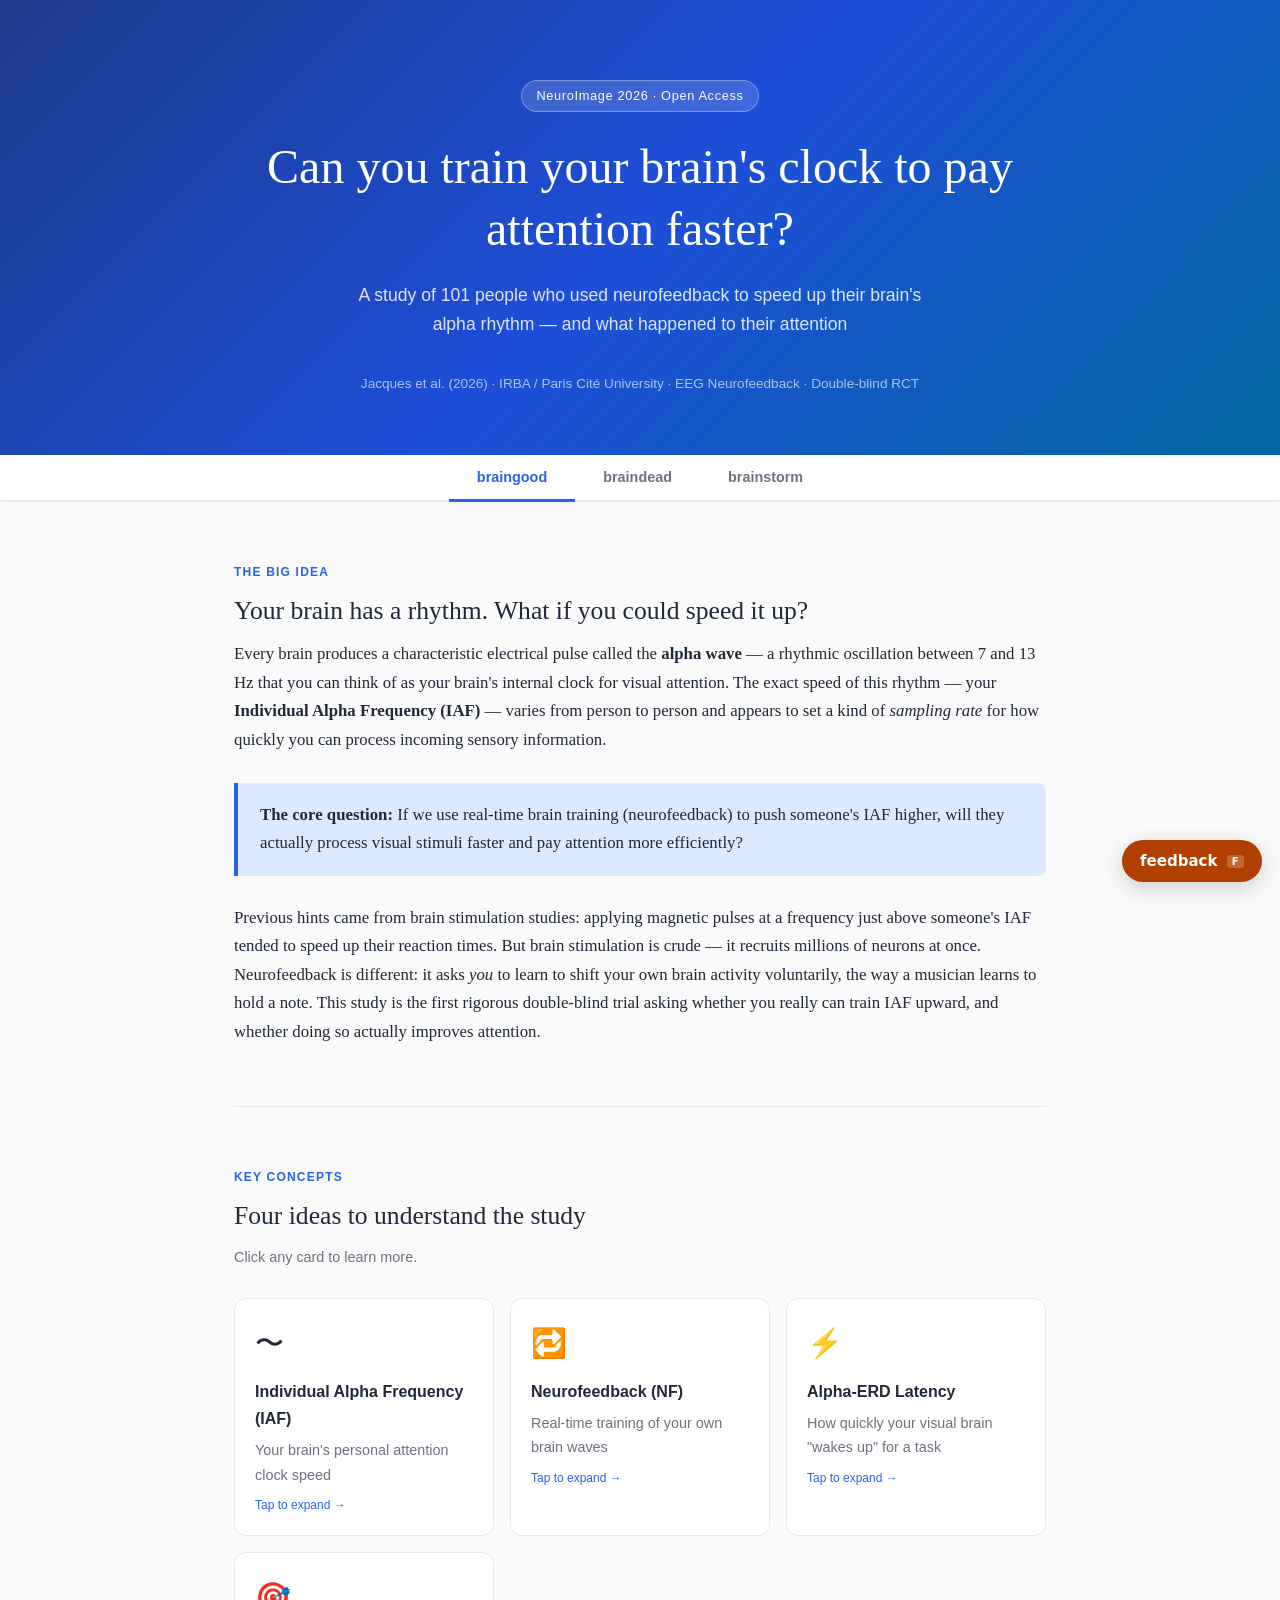
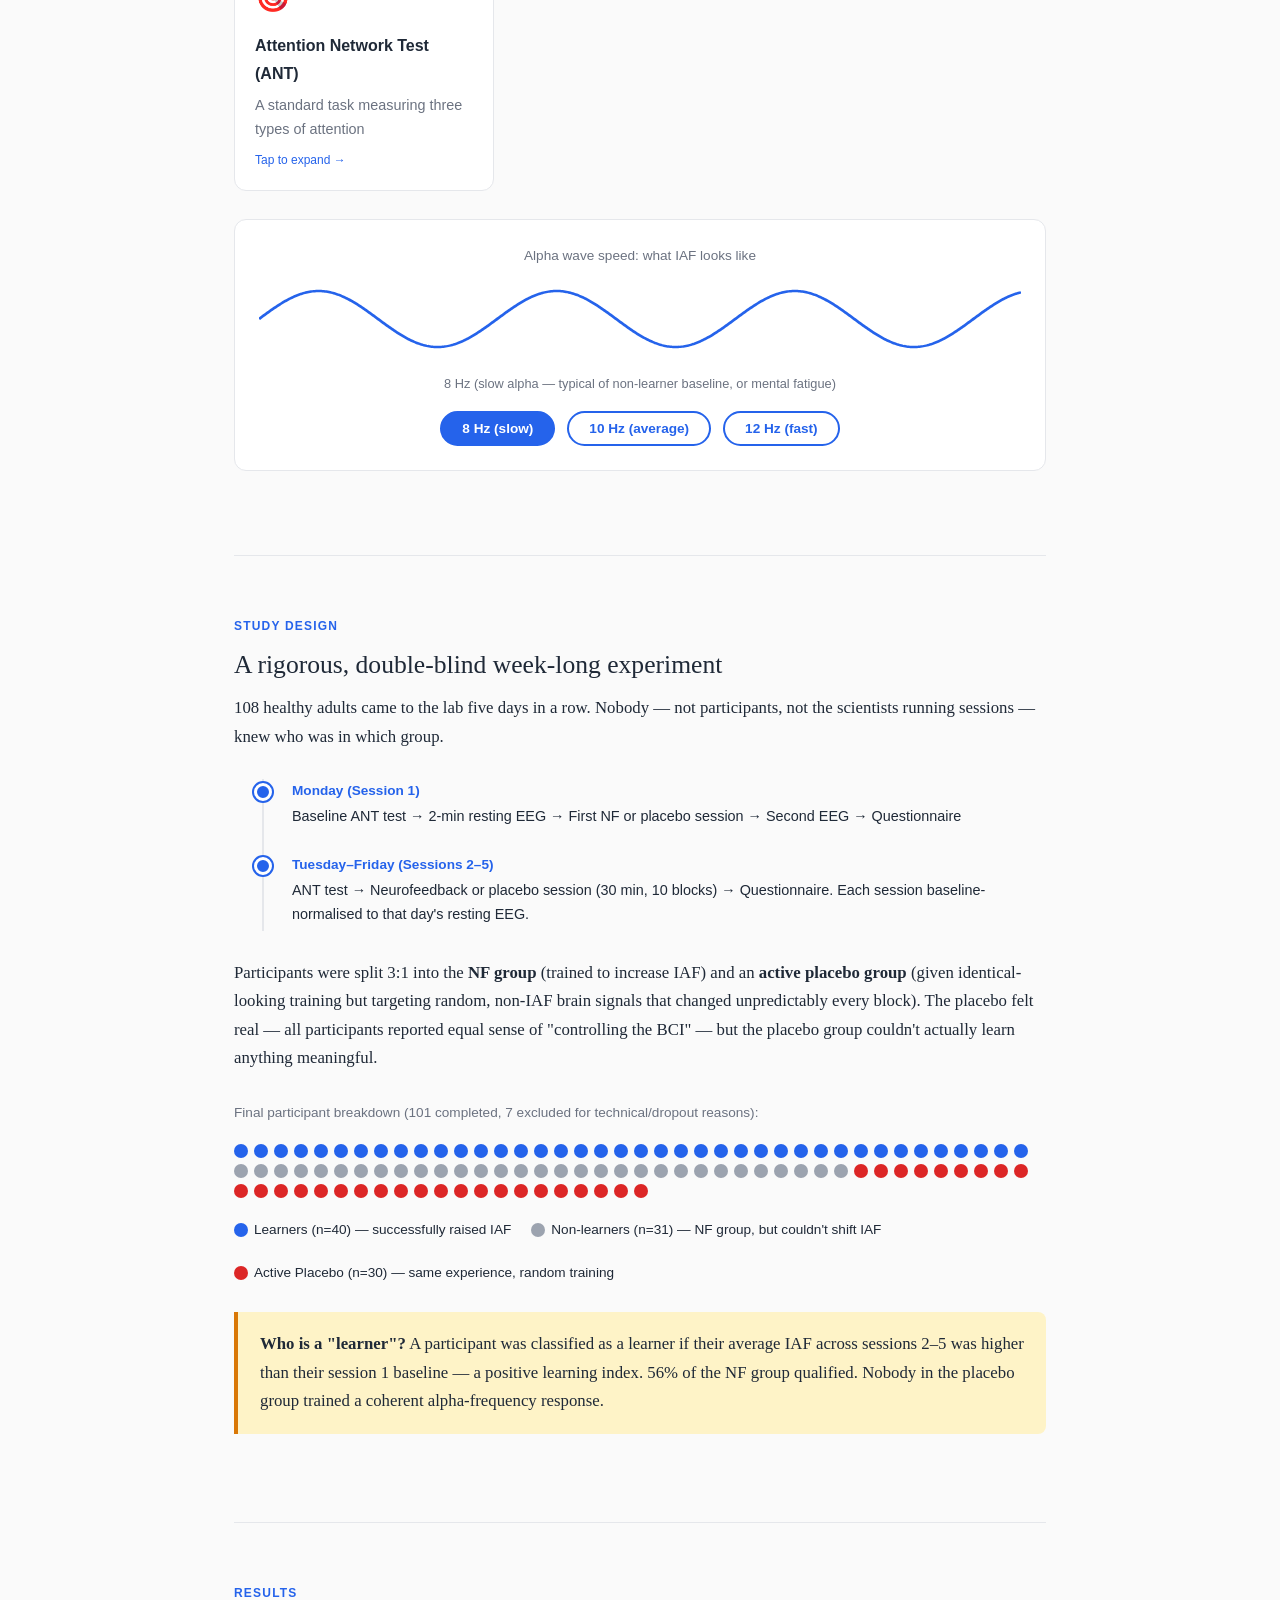
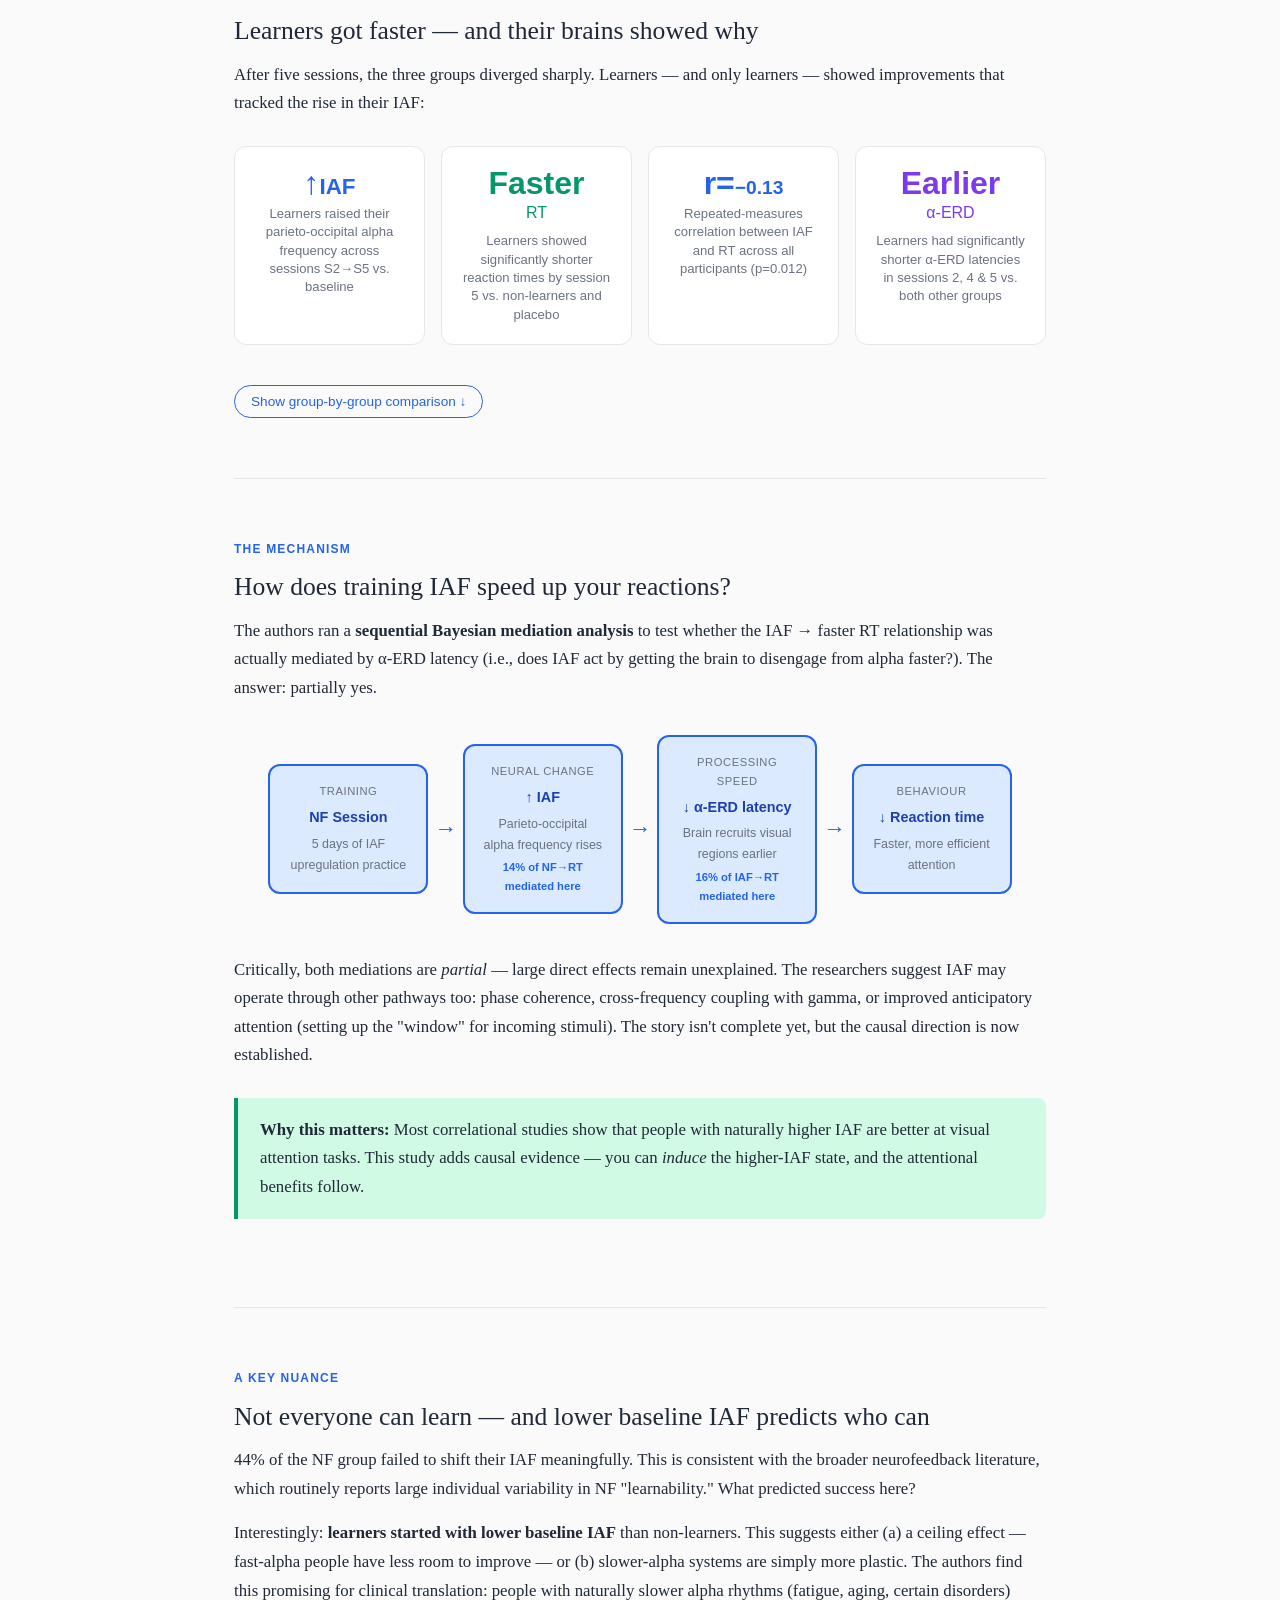
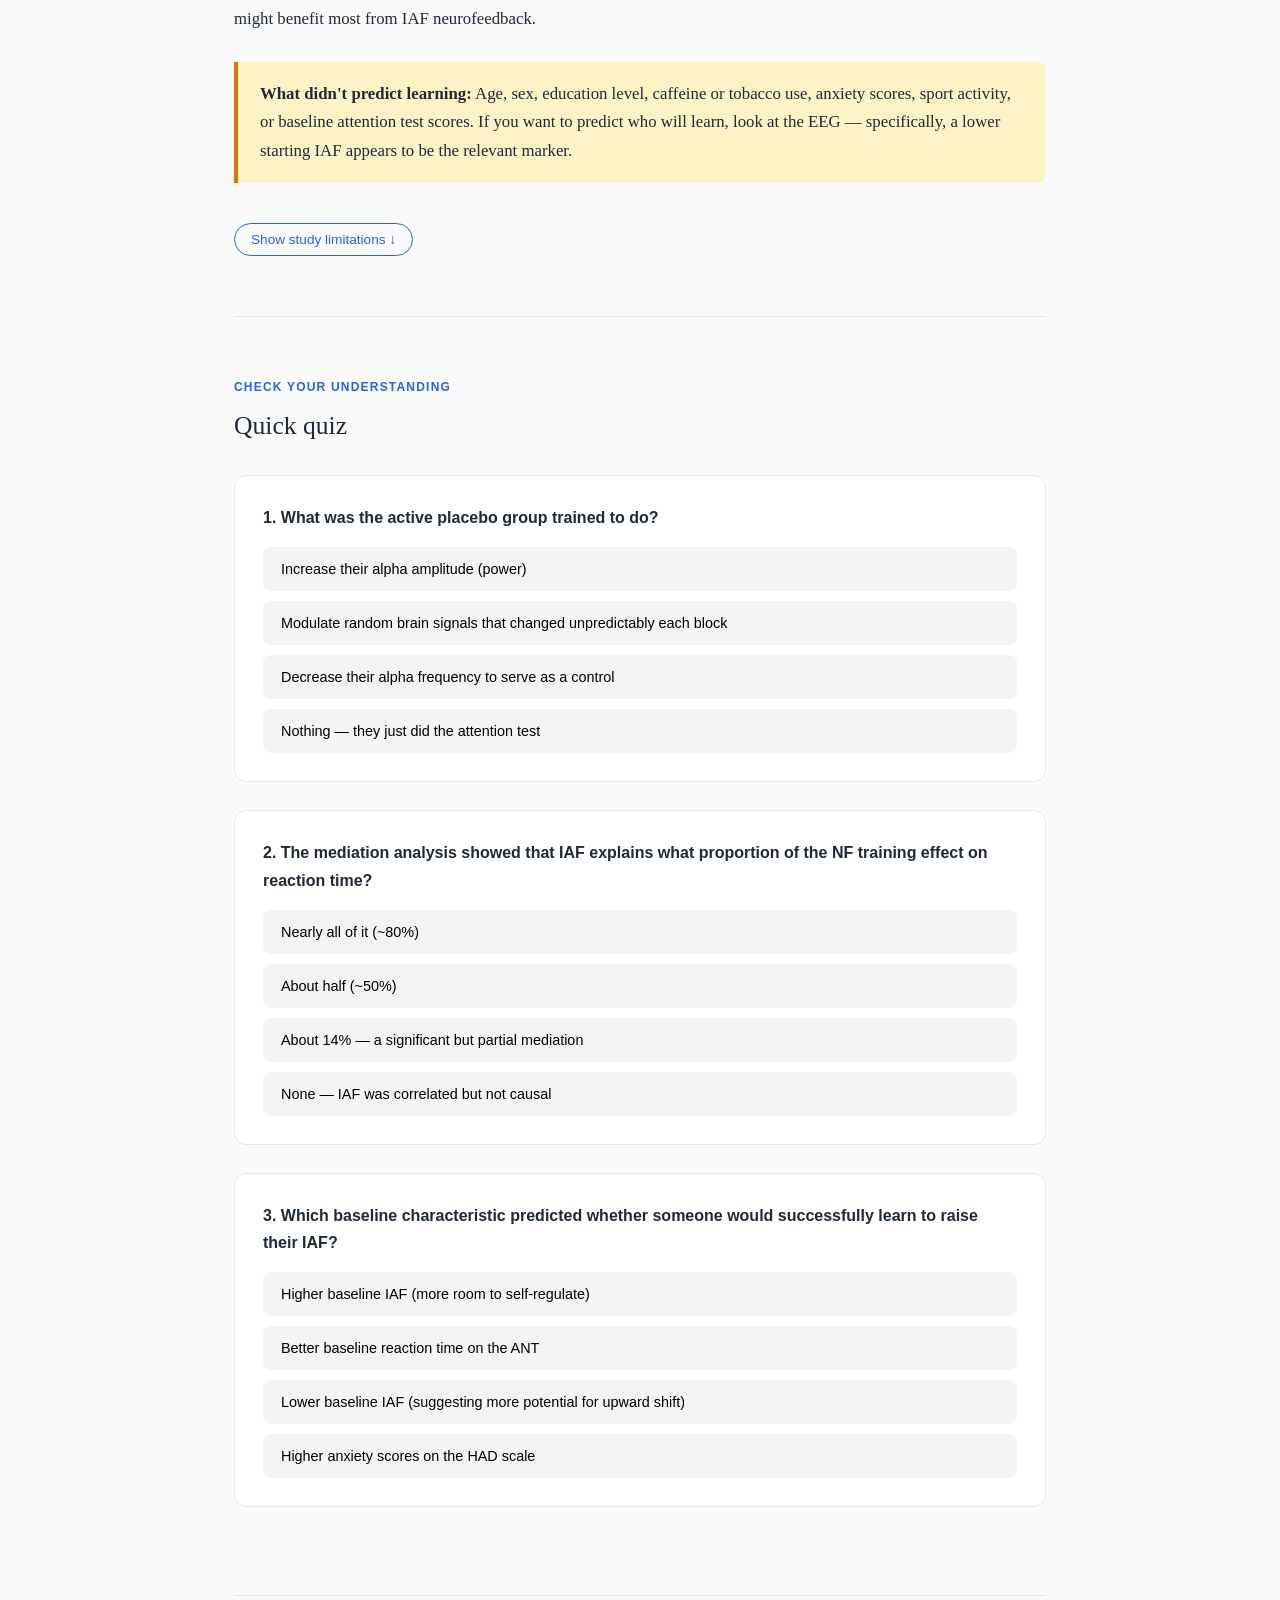
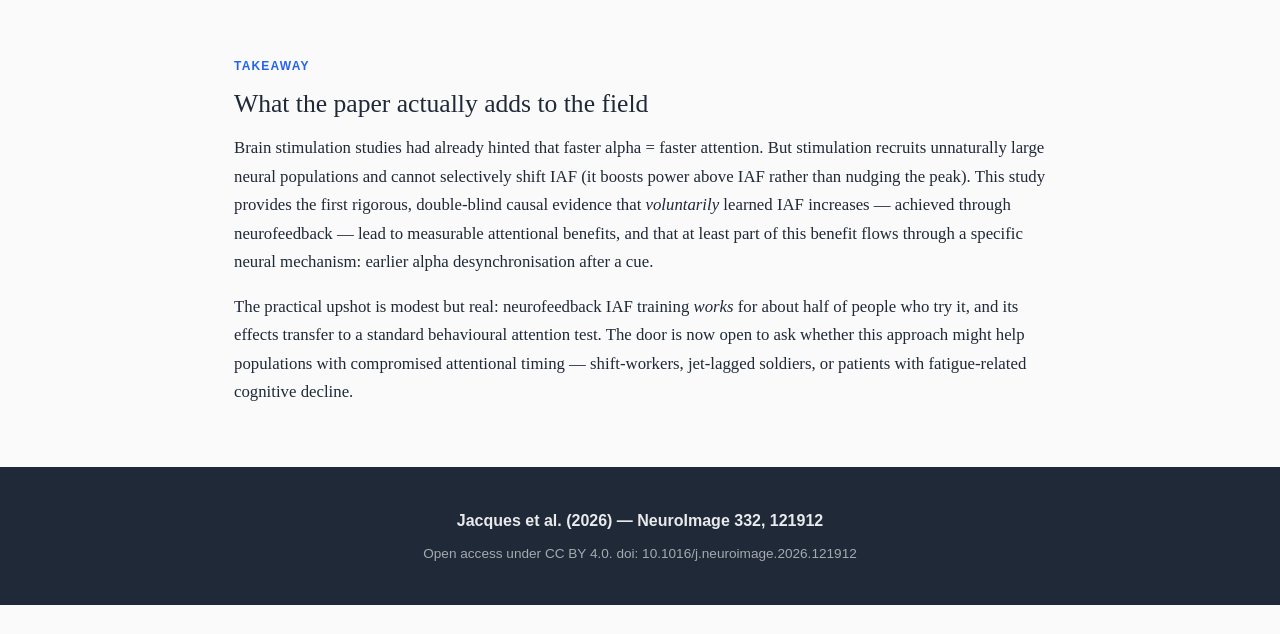
==== paper-demo/index.html @ 32f39da2 "Rename tabs to braingood / braindead / brainstorm Codify the three canonical tab labels in SKILL.md " ====
<!DOCTYPE html>
<html lang="en">
<head>
<meta charset="UTF-8">
<meta name="viewport" content="width=device-width, initial-scale=1.0">
<title>Can You Train Your Brain to Pay Attention Faster?</title>
<style>
  :root {
    --blue: #2563eb;
    --blue-light: #dbeafe;
    --blue-dark: #1e40af;
    --gray: #6b7280;
    --gray-light: #f3f4f6;
    --gray-dark: #1f2937;
    --green: #059669;
    --green-light: #d1fae5;
    --red: #dc2626;
    --red-light: #fee2e2;
    --orange: #d97706;
    --orange-light: #fef3c7;
    --purple: #7c3aed;
    --purple-light: #ede9fe;
  }

  * { box-sizing: border-box; margin: 0; padding: 0; }

  body {
    font-family: 'Georgia', serif;
    color: var(--gray-dark);
    line-height: 1.7;
    background: #fafafa;
  }

  a { color: var(--blue); }

  /* HERO */
  .hero {
    background: linear-gradient(135deg, #1e3a8a 0%, #1d4ed8 50%, #0369a1 100%);
    color: white;
    padding: 80px 40px 60px;
    text-align: center;
  }
  .hero .tag {
    display: inline-block;
    background: rgba(255,255,255,0.15);
    border: 1px solid rgba(255,255,255,0.3);
    border-radius: 20px;
    padding: 4px 14px;
    font-size: 0.8rem;
    letter-spacing: 0.05em;
    margin-bottom: 24px;
    font-family: sans-serif;
  }
  .hero h1 {
    font-size: clamp(1.8rem, 4vw, 3rem);
    font-weight: normal;
    max-width: 800px;
    margin: 0 auto 20px;
    line-height: 1.3;
  }
  .hero .subtitle {
    font-size: 1.1rem;
    opacity: 0.85;
    max-width: 600px;
    margin: 0 auto 32px;
    font-family: sans-serif;
    font-weight: 300;
  }
  .hero .meta {
    font-size: 0.85rem;
    opacity: 0.65;
    font-family: sans-serif;
  }

  /* LAYOUT */
  .container {
    max-width: 860px;
    margin: 0 auto;
    padding: 0 24px;
  }

  section {
    padding: 60px 0;
    border-bottom: 1px solid #e5e7eb;
  }
  section:last-child { border-bottom: none; }

  h2 {
    font-size: 1.6rem;
    font-weight: normal;
    margin-bottom: 8px;
    color: var(--gray-dark);
  }
  .section-label {
    font-family: sans-serif;
    font-size: 0.75rem;
    letter-spacing: 0.1em;
    text-transform: uppercase;
    color: var(--blue);
    font-weight: 600;
    margin-bottom: 6px;
  }
  p { margin-bottom: 16px; font-size: 1.05rem; }
  p:last-child { margin-bottom: 0; }

  /* CALLOUT BOX */
  .callout {
    border-left: 4px solid var(--blue);
    background: var(--blue-light);
    padding: 18px 22px;
    border-radius: 0 8px 8px 0;
    margin: 28px 0;
    font-size: 1.05rem;
  }
  .callout.green { border-color: var(--green); background: var(--green-light); }
  .callout.orange { border-color: var(--orange); background: var(--orange-light); }

  /* CONCEPT CARDS */
  .cards {
    display: grid;
    grid-template-columns: repeat(auto-fit, minmax(240px, 1fr));
    gap: 16px;
    margin: 28px 0;
  }
  .card {
    background: white;
    border: 1px solid #e5e7eb;
    border-radius: 12px;
    padding: 20px;
    cursor: pointer;
    transition: box-shadow 0.2s, border-color 0.2s;
  }
  .card:hover { box-shadow: 0 4px 16px rgba(0,0,0,0.08); border-color: var(--blue); }
  .card .card-icon {
    font-size: 1.8rem;
    margin-bottom: 10px;
  }
  .card h3 {
    font-size: 1rem;
    font-weight: 700;
    margin-bottom: 6px;
    font-family: sans-serif;
  }
  .card .card-short {
    font-size: 0.9rem;
    color: var(--gray);
    font-family: sans-serif;
  }
  .card .card-detail {
    display: none;
    margin-top: 12px;
    font-size: 0.9rem;
    color: var(--gray-dark);
    border-top: 1px solid #e5e7eb;
    padding-top: 12px;
    font-family: sans-serif;
    line-height: 1.6;
  }
  .card.open .card-detail { display: block; }
  .card.open { border-color: var(--blue); box-shadow: 0 4px 16px rgba(37,99,235,0.1); }
  .card .toggle-hint {
    font-size: 0.75rem;
    color: var(--blue);
    font-family: sans-serif;
    margin-top: 8px;
  }

  /* CAUSAL CHAIN */
  .chain {
    display: flex;
    align-items: center;
    gap: 0;
    margin: 32px 0;
    flex-wrap: wrap;
    justify-content: center;
  }
  .chain-step {
    background: white;
    border: 2px solid #e5e7eb;
    border-radius: 12px;
    padding: 16px 18px;
    text-align: center;
    min-width: 130px;
    flex: 1;
    max-width: 160px;
  }
  .chain-step .step-num {
    font-size: 0.7rem;
    font-family: sans-serif;
    color: var(--gray);
    text-transform: uppercase;
    letter-spacing: 0.05em;
    margin-bottom: 4px;
  }
  .chain-step .step-label {
    font-family: sans-serif;
    font-weight: 700;
    font-size: 0.9rem;
    color: var(--gray-dark);
  }
  .chain-step .step-sub {
    font-size: 0.78rem;
    color: var(--gray);
    font-family: sans-serif;
    margin-top: 4px;
  }
  .chain-step.highlight {
    border-color: var(--blue);
    background: var(--blue-light);
  }
  .chain-step.highlight .step-label { color: var(--blue-dark); }
  .chain-arrow {
    font-size: 1.4rem;
    color: var(--blue);
    padding: 0 6px;
    font-weight: bold;
    flex-shrink: 0;
  }
  .chain-pct {
    font-size: 0.7rem;
    color: var(--blue);
    font-family: sans-serif;
    font-weight: 600;
    display: block;
    margin-top: 2px;
  }

  /* PARTICIPANT VIZ */
  .participant-grid {
    display: flex;
    gap: 6px;
    flex-wrap: wrap;
    margin: 20px 0;
    align-items: center;
  }
  .participant-dot {
    width: 14px;
    height: 14px;
    border-radius: 50%;
    display: inline-block;
  }
  .dot-learner { background: var(--blue); }
  .dot-nonlearner { background: #9ca3af; }
  .dot-placebo { background: var(--red); }
  .legend {
    display: flex;
    gap: 20px;
    font-family: sans-serif;
    font-size: 0.85rem;
    margin-top: 12px;
    flex-wrap: wrap;
  }
  .legend-item { display: flex; align-items: center; gap: 6px; }

  /* RESULTS STATS */
  .stats {
    display: grid;
    grid-template-columns: repeat(auto-fit, minmax(180px, 1fr));
    gap: 16px;
    margin: 28px 0;
  }
  .stat-box {
    background: white;
    border: 1px solid #e5e7eb;
    border-radius: 12px;
    padding: 20px;
    text-align: center;
  }
  .stat-box .stat-num {
    font-size: 2rem;
    font-weight: 700;
    font-family: sans-serif;
    color: var(--blue);
    line-height: 1;
  }
  .stat-box .stat-unit {
    font-size: 1rem;
    color: var(--blue);
    font-family: sans-serif;
  }
  .stat-box .stat-label {
    font-size: 0.82rem;
    color: var(--gray);
    font-family: sans-serif;
    margin-top: 6px;
    line-height: 1.4;
  }

  /* TIMELINE */
  .timeline {
    position: relative;
    margin: 28px 0;
  }
  .timeline::before {
    content: '';
    position: absolute;
    left: 28px;
    top: 0;
    bottom: 0;
    width: 2px;
    background: #e5e7eb;
  }
  .tl-item {
    display: flex;
    gap: 20px;
    margin-bottom: 20px;
    position: relative;
  }
  .tl-dot {
    width: 18px;
    height: 18px;
    border-radius: 50%;
    background: var(--blue);
    flex-shrink: 0;
    margin-top: 4px;
    position: relative;
    z-index: 1;
    border: 3px solid white;
    box-shadow: 0 0 0 2px var(--blue);
    margin-left: 20px;
  }
  .tl-content { flex: 1; padding-bottom: 4px; }
  .tl-day {
    font-family: sans-serif;
    font-weight: 700;
    font-size: 0.85rem;
    color: var(--blue);
    margin-bottom: 2px;
  }
  .tl-desc {
    font-family: sans-serif;
    font-size: 0.9rem;
    color: var(--gray-dark);
  }

  /* GLOSSARY */
  abbr {
    text-decoration: underline dotted var(--blue);
    cursor: help;
    color: var(--blue-dark);
  }

  /* TOOLTIP */
  .tooltip-wrap { position: relative; display: inline-block; }
  .tooltip-wrap .tooltip {
    display: none;
    position: absolute;
    bottom: 130%;
    left: 50%;
    transform: translateX(-50%);
    background: var(--gray-dark);
    color: white;
    font-size: 0.8rem;
    font-family: sans-serif;
    padding: 8px 12px;
    border-radius: 6px;
    white-space: nowrap;
    max-width: 250px;
    white-space: normal;
    text-align: center;
    z-index: 10;
    line-height: 1.4;
  }
  .tooltip-wrap:hover .tooltip { display: block; }

  /* EXPANDABLE SECTION */
  .expand-btn {
    background: none;
    border: 1px solid var(--blue);
    color: var(--blue);
    padding: 8px 16px;
    border-radius: 20px;
    cursor: pointer;
    font-family: sans-serif;
    font-size: 0.85rem;
    margin-top: 12px;
    transition: background 0.2s;
  }
  .expand-btn:hover { background: var(--blue-light); }
  .expandable { display: none; margin-top: 16px; }
  .expandable.open { display: block; }

  /* QUIZ */
  .quiz-box {
    background: white;
    border: 1px solid #e5e7eb;
    border-radius: 12px;
    padding: 28px;
    margin: 28px 0;
  }
  .quiz-q {
    font-family: sans-serif;
    font-size: 1rem;
    font-weight: 600;
    margin-bottom: 16px;
  }
  .quiz-options { display: flex; flex-direction: column; gap: 10px; }
  .quiz-opt {
    background: var(--gray-light);
    border: 2px solid transparent;
    border-radius: 8px;
    padding: 12px 16px;
    cursor: pointer;
    font-family: sans-serif;
    font-size: 0.9rem;
    transition: all 0.2s;
    text-align: left;
  }
  .quiz-opt:hover { border-color: var(--blue); background: var(--blue-light); }
  .quiz-opt.correct { border-color: var(--green); background: var(--green-light); }
  .quiz-opt.wrong { border-color: var(--red); background: var(--red-light); }
  .quiz-feedback {
    display: none;
    margin-top: 14px;
    font-family: sans-serif;
    font-size: 0.9rem;
    padding: 12px 16px;
    border-radius: 8px;
  }
  .quiz-feedback.show { display: block; }
  .quiz-feedback.correct { background: var(--green-light); color: #065f46; }
  .quiz-feedback.wrong { background: var(--red-light); color: #991b1b; }

  /* WAVE ANIMATION */
  .wave-demo {
    background: white;
    border: 1px solid #e5e7eb;
    border-radius: 12px;
    padding: 24px;
    margin: 24px 0;
    text-align: center;
  }
  svg.wave { width: 100%; height: 80px; }
  .wave-label {
    font-family: sans-serif;
    font-size: 0.8rem;
    color: var(--gray);
    margin-top: 6px;
  }
  .wave-controls {
    display: flex;
    gap: 12px;
    justify-content: center;
    margin-top: 16px;
    flex-wrap: wrap;
  }
  .wave-btn {
    padding: 8px 20px;
    border-radius: 20px;
    border: 2px solid var(--blue);
    background: white;
    color: var(--blue);
    cursor: pointer;
    font-family: sans-serif;
    font-size: 0.85rem;
    font-weight: 600;
    transition: all 0.15s;
  }
  .wave-btn.active { background: var(--blue); color: white; }

  /* COMPARISON TABLE */
  .compare-table {
    width: 100%;
    border-collapse: collapse;
    margin: 24px 0;
    font-family: sans-serif;
    font-size: 0.9rem;
  }
  .compare-table th {
    padding: 10px 14px;
    text-align: left;
    border-bottom: 2px solid #e5e7eb;
    color: var(--gray);
    font-weight: 600;
    font-size: 0.8rem;
    text-transform: uppercase;
    letter-spacing: 0.05em;
  }
  .compare-table td {
    padding: 10px 14px;
    border-bottom: 1px solid #f3f4f6;
    vertical-align: top;
  }
  .compare-table tr:last-child td { border-bottom: none; }
  .compare-table .col-learner { color: var(--blue); font-weight: 600; }
  .compare-table .col-nlearn { color: #6b7280; }
  .compare-table .col-pbo { color: var(--red); }

  /* BOTTOM NAV */
  .bottom-nav {
    background: var(--gray-dark);
    color: white;
    padding: 40px;
    text-align: center;
    font-family: sans-serif;
  }
  .bottom-nav h3 { font-size: 1rem; margin-bottom: 8px; opacity: 0.9; }
  .bottom-nav p { font-size: 0.85rem; opacity: 0.6; max-width: 500px; margin: 0 auto; }

  @media (max-width: 600px) {
    .chain { flex-direction: column; align-items: stretch; }
    .chain-arrow { transform: rotate(90deg); text-align: center; }
    .chain-step { max-width: 100%; }
    .hero { padding: 50px 24px 40px; }
  }

  /* TABS */
  .tab-bar {
    background: white;
    border-bottom: 2px solid #e5e7eb;
    position: sticky;
    top: 0;
    z-index: 100;
    display: flex;
    justify-content: center;
    gap: 0;
  }
  .tab-btn {
    padding: 14px 28px;
    border: none;
    background: none;
    cursor: pointer;
    font-family: sans-serif;
    font-size: 0.9rem;
    font-weight: 600;
    color: var(--gray);
    border-bottom: 3px solid transparent;
    margin-bottom: -2px;
    transition: color 0.15s, border-color 0.15s;
  }
  .tab-btn:hover { color: var(--blue); }
  .tab-btn.active { color: var(--blue); border-bottom-color: var(--blue); }
  .tab-panel { display: none; }
  .tab-panel.active { display: block; }

  /* EZ MODE STYLES */
  .ez-hero {
    background: linear-gradient(135deg, #f59e0b 0%, #ef4444 100%);
    color: white;
    padding: 48px 40px 40px;
    text-align: center;
  }
  .ez-hero h2 {
    font-size: clamp(1.6rem, 3.5vw, 2.4rem);
    font-weight: 900;
    font-family: sans-serif;
    margin-bottom: 10px;
  }
  .ez-hero p { font-family: sans-serif; font-size: 1.05rem; opacity: 0.9; max-width: 560px; margin: 0 auto; }

  .ez-section {
    padding: 48px 0;
    border-bottom: 1px solid #e5e7eb;
  }
  .ez-section:last-child { border-bottom: none; }

  .ez-big {
    font-size: 1.15rem;
    font-family: sans-serif;
    line-height: 1.8;
    margin-bottom: 18px;
  }
  .ez-big b { color: var(--blue-dark); }

  .ez-emoji-block {
    font-size: 1.05rem;
    font-family: sans-serif;
    line-height: 2;
    background: white;
    border: 1px solid #e5e7eb;
    border-radius: 12px;
    padding: 22px 26px;
    margin: 20px 0;
  }
  .ez-emoji-block .row { display: flex; gap: 12px; align-items: flex-start; margin-bottom: 6px; }
  .ez-emoji-block .row:last-child { margin-bottom: 0; }
  .ez-emoji-block .em { font-size: 1.4rem; flex-shrink: 0; line-height: 1.6; }

  .ez-analogy {
    background: #fef9c3;
    border: 2px solid #fde047;
    border-radius: 12px;
    padding: 20px 24px;
    margin: 20px 0;
    font-family: sans-serif;
    font-size: 1rem;
    line-height: 1.7;
  }
  .ez-analogy .label {
    font-size: 0.72rem;
    letter-spacing: 0.08em;
    text-transform: uppercase;
    font-weight: 700;
    color: #92400e;
    margin-bottom: 6px;
  }

  .ez-result {
    display: grid;
    grid-template-columns: repeat(auto-fit, minmax(200px, 1fr));
    gap: 14px;
    margin: 22px 0;
  }
  .ez-result-card {
    background: white;
    border: 1px solid #e5e7eb;
    border-radius: 12px;
    padding: 18px;
    font-family: sans-serif;
    text-align: center;
  }
  .ez-result-card .big { font-size: 2.2rem; margin-bottom: 6px; }
  .ez-result-card .label { font-size: 0.82rem; color: var(--gray); line-height: 1.4; }

  .ez-tldr {
    background: var(--gray-dark);
    color: white;
    border-radius: 14px;
    padding: 28px 32px;
    margin: 28px 0;
    font-family: sans-serif;
  }
  .ez-tldr .tl { font-size: 0.7rem; letter-spacing: 0.1em; text-transform: uppercase; opacity: 0.5; margin-bottom: 8px; }
  .ez-tldr p { font-size: 1.05rem; line-height: 1.7; opacity: 0.95; margin-bottom: 0; }

  .ez-step-flow {
    display: flex;
    flex-direction: column;
    gap: 0;
    margin: 22px 0;
  }
  .ez-step {
    display: flex;
    gap: 16px;
    align-items: flex-start;
  }
  .ez-step-line {
    display: flex;
    flex-direction: column;
    align-items: center;
    flex-shrink: 0;
  }
  .ez-step-circle {
    width: 36px;
    height: 36px;
    border-radius: 50%;
    background: var(--blue);
    color: white;
    font-family: sans-serif;
    font-weight: 700;
    font-size: 0.9rem;
    display: flex;
    align-items: center;
    justify-content: center;
    flex-shrink: 0;
  }
  .ez-step-connector {
    width: 2px;
    flex: 1;
    background: #e5e7eb;
    min-height: 24px;
    margin: 4px 0;
  }
  .ez-step-body {
    padding-bottom: 24px;
    font-family: sans-serif;
    font-size: 0.95rem;
    line-height: 1.6;
  }
  .ez-step-body strong { display: block; font-size: 1rem; margin-bottom: 4px; }
</style>
  <link rel="stylesheet" href="/lib/feedback.css">
</head>
<body>

<div class="hero">
  <div class="tag">NeuroImage 2026 &middot; Open Access</div>
  <h1>Can you train your brain's clock to pay attention faster?</h1>
  <p class="subtitle">A study of 101 people who used neurofeedback to speed up their brain's alpha rhythm — and what happened to their attention</p>
  <p class="meta">Jacques et al. (2026) &middot; IRBA / Paris Cité University &middot; EEG Neurofeedback &middot; Double-blind RCT</p>
</div>

<div class="tab-bar" data-cf-change="ch-new-tab">
  <button class="tab-btn active" onclick="switchTab('normal', this)">braingood</button>
  <button class="tab-btn" onclick="switchTab('ez', this)">braindead</button>
  <button class="tab-btn" onclick="switchTab('brainstorm', this)">brainstorm</button>
</div>

<div id="tab-normal" class="tab-panel active">
<div class="container">

  <!-- THE BIG IDEA -->
  <section>
    <p class="section-label">The Big Idea</p>
    <h2>Your brain has a rhythm. What if you could speed it up?</h2>
    <p>Every brain produces a characteristic electrical pulse called the <strong>alpha wave</strong> — a rhythmic oscillation between 7 and 13 Hz that you can think of as your brain's internal clock for visual attention. The exact speed of this rhythm — your <strong>Individual Alpha Frequency (IAF)</strong> — varies from person to person and appears to set a kind of <em>sampling rate</em> for how quickly you can process incoming sensory information.</p>

    <div class="callout">
      <strong>The core question:</strong> If we use real-time brain training (neurofeedback) to push someone's IAF higher, will they actually process visual stimuli faster and pay attention more efficiently?
    </div>

    <p>Previous hints came from brain stimulation studies: applying magnetic pulses at a frequency just above someone's IAF tended to speed up their reaction times. But brain stimulation is crude — it recruits millions of neurons at once. Neurofeedback is different: it asks <em>you</em> to learn to shift your own brain activity voluntarily, the way a musician learns to hold a note. This study is the first rigorous double-blind trial asking whether you really can train IAF upward, and whether doing so actually improves attention.</p>
  </section>

  <!-- CONCEPTS -->
  <section>
    <p class="section-label">Key Concepts</p>
    <h2>Four ideas to understand the study</h2>
    <p style="font-family:sans-serif; font-size:0.9rem; color:var(--gray); margin-bottom: 20px;">Click any card to learn more.</p>

    <div class="cards">
      <div class="card" onclick="toggleCard(this)">
        <div class="card-icon">〜</div>
        <h3>Individual Alpha Frequency (IAF)</h3>
        <div class="card-short">Your brain's personal attention clock speed</div>
        <div class="card-detail">
          Alpha waves (7–13 Hz) dominate over the back of the brain when your eyes are open but you're not doing anything demanding. The <strong>IAF</strong> is the peak — the exact Hz where your brain "vibrates" most strongly in this range. Think of it as the frame-rate of your visual attention system. Higher IAF → faster sampling → you notice and respond to things more quickly. It's mostly stable across a day but can shift with fatigue, stimulants, or — as this study shows — deliberate training.
        </div>
        <div class="toggle-hint">Tap to expand →</div>
      </div>

      <div class="card" onclick="toggleCard(this)">
        <div class="card-icon">🔁</div>
        <h3>Neurofeedback (NF)</h3>
        <div class="card-short">Real-time training of your own brain waves</div>
        <div class="card-detail">
          EEG electrodes on the scalp pick up your brain's electrical activity in real time. Software extracts your current IAF and moves a cursor on a screen. Your job: find a mental strategy that moves the cursor to a target zone (indicating your IAF went up). When you succeed, a reward sound plays. <strong>No instructions on what to think</strong> — participants invent their own strategies. Over five daily 30-minute sessions, some people get good at this, others don't.
        </div>
        <div class="toggle-hint">Tap to expand →</div>
      </div>

      <div class="card" onclick="toggleCard(this)">
        <div class="card-icon">⚡</div>
        <h3>Alpha-ERD Latency</h3>
        <div class="card-short">How quickly your visual brain "wakes up" for a task</div>
        <div class="card-detail">
          When a visual cue or target appears, alpha power drops sharply over parieto-occipital regions — this is called <strong>alpha Event-Related Desynchronization (α-ERD)</strong>. The <em>latency</em> of this drop is the time between "stimulus appeared" and "brain started engaging." Shorter latency = faster neural recruitment = faster processing. This is the key <strong>neural mechanism</strong> linking IAF to faster reactions.
        </div>
        <div class="toggle-hint">Tap to expand →</div>
      </div>

      <div class="card" onclick="toggleCard(this)">
        <div class="card-icon">🎯</div>
        <h3>Attention Network Test (ANT)</h3>
        <div class="card-short">A standard task measuring three types of attention</div>
        <div class="card-detail">
          The ANT shows you an arrow and asks you to say which way it points — simple. The trick is the <em>context</em>: a cue may or may not warn you where the arrow will appear (orienting), and flanking arrows may or may not agree with the central one (conflict resolution). This lets researchers separately measure <strong>alerting</strong>, <strong>orienting</strong>, and <strong>executive control</strong> — the three major attention networks — all in 10 minutes.
        </div>
        <div class="toggle-hint">Tap to expand →</div>
      </div>
    </div>

    <!-- WAVE DEMO -->
    <div class="wave-demo">
      <p style="font-family:sans-serif; font-size:0.85rem; color:var(--gray); margin-bottom: 12px;">Alpha wave speed: what IAF looks like</p>
      <svg class="wave" id="waveSvg" viewBox="0 0 600 80" preserveAspectRatio="none">
        <path id="wavePath" fill="none" stroke="#2563eb" stroke-width="2.5"/>
      </svg>
      <div class="wave-label" id="waveLabel">8 Hz (slow alpha — non-learner baseline)</div>
      <div class="wave-controls">
        <button class="wave-btn active" onclick="setWave(8, this)">8 Hz (slow)</button>
        <button class="wave-btn" onclick="setWave(10, this)">10 Hz (average)</button>
        <button class="wave-btn" onclick="setWave(12, this)">12 Hz (fast)</button>
      </div>
    </div>
  </section>

  <!-- STUDY DESIGN -->
  <section>
    <p class="section-label">Study Design</p>
    <h2>A rigorous, double-blind week-long experiment</h2>
    <p>108 healthy adults came to the lab five days in a row. Nobody — not participants, not the scientists running sessions — knew who was in which group.</p>

    <div class="timeline">
      <div class="tl-item">
        <div class="tl-dot"></div>
        <div class="tl-content">
          <div class="tl-day">Monday (Session 1)</div>
          <div class="tl-desc">Baseline ANT test → 2-min resting EEG → First NF or placebo session → Second EEG → Questionnaire</div>
        </div>
      </div>
      <div class="tl-item">
        <div class="tl-dot"></div>
        <div class="tl-content">
          <div class="tl-day">Tuesday–Friday (Sessions 2–5)</div>
          <div class="tl-desc">ANT test → Neurofeedback or placebo session (30 min, 10 blocks) → Questionnaire. Each session baseline-normalised to that day's resting EEG.</div>
        </div>
      </div>
    </div>

    <p>Participants were split 3:1 into the <strong>NF group</strong> (trained to increase IAF) and an <strong>active placebo group</strong> (given identical-looking training but targeting random, non-IAF brain signals that changed unpredictably every block). The placebo felt real — all participants reported equal sense of "controlling the BCI" — but the placebo group couldn't actually learn anything meaningful.</p>

    <div style="margin: 28px 0;">
      <p style="font-family:sans-serif; font-size:0.85rem; color:var(--gray); margin-bottom: 12px;">Final participant breakdown (101 completed, 7 excluded for technical/dropout reasons):</p>
      <div class="participant-grid" id="dotGrid"></div>
      <div class="legend">
        <div class="legend-item"><span class="participant-dot dot-learner"></span> Learners (n=40) — successfully raised IAF</div>
        <div class="legend-item"><span class="participant-dot dot-nonlearner"></span> Non-learners (n=31) — NF group, but couldn't shift IAF</div>
        <div class="legend-item"><span class="participant-dot dot-placebo"></span> Active Placebo (n=30) — same experience, random training</div>
      </div>
    </div>

    <div class="callout orange">
      <strong>Who is a "learner"?</strong> A participant was classified as a learner if their average IAF across sessions 2–5 was higher than their session 1 baseline — a positive learning index. 56% of the NF group qualified. Nobody in the placebo group trained a coherent alpha-frequency response.
    </div>
  </section>

  <!-- RESULTS -->
  <section>
    <p class="section-label">Results</p>
    <h2>Learners got faster — and their brains showed why</h2>

    <p>After five sessions, the three groups diverged sharply. Learners — and only learners — showed improvements that tracked the rise in their IAF:</p>

    <div class="stats">
      <div class="stat-box">
        <div class="stat-num">↑<span style="font-size:1.4rem">IAF</span></div>
        <div class="stat-label">Learners raised their parieto-occipital alpha frequency across sessions S2→S5 vs. baseline</div>
      </div>
      <div class="stat-box">
        <div class="stat-num" style="color:var(--green);">Faster</div>
        <div class="stat-unit" style="color:var(--green);">RT</div>
        <div class="stat-label">Learners showed significantly shorter reaction times by session 5 vs. non-learners and placebo</div>
      </div>
      <div class="stat-box">
        <div class="stat-num">r=<span style="font-size:1.2rem">−0.13</span></div>
        <div class="stat-label">Repeated-measures correlation between IAF and RT across all participants (p=0.012)</div>
      </div>
      <div class="stat-box">
        <div class="stat-num" style="color:var(--purple);">Earlier</div>
        <div class="stat-unit" style="color:var(--purple);">α-ERD</div>
        <div class="stat-label">Learners had significantly shorter α-ERD latencies in sessions 2, 4 & 5 vs. both other groups</div>
      </div>
    </div>

    <button class="expand-btn" onclick="toggleExpand('groupDetail', this)">Show group-by-group comparison ↓</button>
    <div class="expandable" id="groupDetail">
      <table class="compare-table">
        <thead>
          <tr>
            <th>Measure</th>
            <th class="col-learner">Learners (n=40)</th>
            <th class="col-nlearn">Non-learners (n=31)</th>
            <th class="col-pbo">Placebo (n=30)</th>
          </tr>
        </thead>
        <tbody>
          <tr>
            <td>IAF change S1→S5</td>
            <td class="col-learner">Significant increase ↑</td>
            <td class="col-nlearn">Slight decrease ↓</td>
            <td class="col-pbo">Frontal increase only (cognitive load artifact)</td>
          </tr>
          <tr>
            <td>Global mean RT by S5</td>
            <td class="col-learner">Significantly faster than both groups</td>
            <td class="col-nlearn">No significant improvement above general practice effects</td>
            <td class="col-pbo">No significant improvement above general practice effects</td>
          </tr>
          <tr>
            <td>α-ERD latency</td>
            <td class="col-learner">Shorter (earlier neural engagement)</td>
            <td class="col-nlearn">No change</td>
            <td class="col-pbo">No change</td>
          </tr>
          <tr>
            <td>IAF–RT correlation (within-person)</td>
            <td class="col-learner">Strong negative r (higher IAF → faster RT)</td>
            <td class="col-nlearn">No significant correlation</td>
            <td class="col-pbo">No significant correlation</td>
          </tr>
          <tr>
            <td>Cue-facilitation benefit</td>
            <td class="col-learner">Better use of spatial & double cues</td>
            <td class="col-nlearn">No extra benefit</td>
            <td class="col-pbo">No extra benefit</td>
          </tr>
        </tbody>
      </table>
    </div>
  </section>

  <!-- CAUSAL CHAIN -->
  <section>
    <p class="section-label">The Mechanism</p>
    <h2>How does training IAF speed up your reactions?</h2>
    <p>The authors ran a <strong>sequential Bayesian mediation analysis</strong> to test whether the IAF → faster RT relationship was actually mediated by α-ERD latency (i.e., does IAF act by getting the brain to disengage from alpha faster?). The answer: partially yes.</p>

    <div class="chain">
      <div class="chain-step highlight">
        <div class="step-num">Training</div>
        <div class="step-label">NF Session</div>
        <div class="step-sub">5 days of IAF upregulation practice</div>
      </div>
      <div class="chain-arrow">→</div>
      <div class="chain-step highlight">
        <div class="step-num">Neural change</div>
        <div class="step-label">↑ IAF</div>
        <div class="step-sub">Parieto-occipital alpha frequency rises</div>
        <span class="chain-pct">14% of NF→RT mediated here</span>
      </div>
      <div class="chain-arrow">→</div>
      <div class="chain-step highlight">
        <div class="step-num">Processing speed</div>
        <div class="step-label">↓ α-ERD latency</div>
        <div class="step-sub">Brain recruits visual regions earlier</div>
        <span class="chain-pct">16% of IAF→RT mediated here</span>
      </div>
      <div class="chain-arrow">→</div>
      <div class="chain-step highlight">
        <div class="step-num">Behaviour</div>
        <div class="step-label">↓ Reaction time</div>
        <div class="step-sub">Faster, more efficient attention</div>
      </div>
    </div>

    <p>Critically, both mediations are <em>partial</em> — large direct effects remain unexplained. The researchers suggest IAF may operate through other pathways too: phase coherence, cross-frequency coupling with gamma, or improved anticipatory attention (setting up the "window" for incoming stimuli). The story isn't complete yet, but the causal direction is now established.</p>

    <div class="callout green">
      <strong>Why this matters:</strong> Most correlational studies show that people with naturally higher IAF are better at visual attention tasks. This study adds causal evidence — you can <em>induce</em> the higher-IAF state, and the attentional benefits follow.
    </div>
  </section>

  <!-- WHO LEARNS -->
  <section>
    <p class="section-label">A Key Nuance</p>
    <h2>Not everyone can learn — and lower baseline IAF predicts who can</h2>
    <p>44% of the NF group failed to shift their IAF meaningfully. This is consistent with the broader neurofeedback literature, which routinely reports large individual variability in NF "learnability." What predicted success here?</p>
    <p>Interestingly: <strong>learners started with lower baseline IAF</strong> than non-learners. This suggests either (a) a ceiling effect — fast-alpha people have less room to improve — or (b) slower-alpha systems are simply more plastic. The authors find this promising for clinical translation: people with naturally slower alpha rhythms (fatigue, aging, certain disorders) might benefit most from IAF neurofeedback.</p>

    <div class="callout orange">
      <strong>What didn't predict learning:</strong> Age, sex, education level, caffeine or tobacco use, anxiety scores, sport activity, or baseline attention test scores. If you want to predict who will learn, look at the EEG — specifically, a lower starting IAF appears to be the relevant marker.
    </div>

    <button class="expand-btn" onclick="toggleExpand('limitDetail', this)">Show study limitations ↓</button>
    <div class="expandable" id="limitDetail">
      <ul style="font-family:sans-serif; font-size:0.9rem; padding-left: 20px; margin-top: 4px; line-height:2;">
        <li>All participants were healthy young adults — unclear if effects generalise to clinical populations or older adults</li>
        <li>Only a 5-day protocol — long-term durability of IAF changes was not measured</li>
        <li>The α-ERD amplitude did not differ between groups (only <em>latency</em> did), suggesting the mechanism is about <em>timing</em>, not overall power</li>
        <li>Three alerting/orienting/executive ANT subscores did not show group × session interactions — the effect was primarily global RT and efficiency</li>
        <li>Only 56% of the NF group "learned" — the other 44% had no benefit, and we don't yet know how to predict or improve learnability</li>
      </ul>
    </div>
  </section>

  <!-- QUIZ -->
  <section>
    <p class="section-label">Check Your Understanding</p>
    <h2>Quick quiz</h2>

    <div class="quiz-box" id="q1">
      <div class="quiz-q">1. What was the active placebo group trained to do?</div>
      <div class="quiz-options">
        <button class="quiz-opt" onclick="answerQuiz('q1', this, false)">Increase their alpha amplitude (power)</button>
        <button class="quiz-opt" onclick="answerQuiz('q1', this, true)">Modulate random brain signals that changed unpredictably each block</button>
        <button class="quiz-opt" onclick="answerQuiz('q1', this, false)">Decrease their alpha frequency to serve as a control</button>
        <button class="quiz-opt" onclick="answerQuiz('q1', this, false)">Nothing — they just did the attention test</button>
      </div>
      <div class="quiz-feedback" id="q1-fb"></div>
    </div>

    <div class="quiz-box" id="q2">
      <div class="quiz-q">2. The mediation analysis showed that IAF explains what proportion of the NF training effect on reaction time?</div>
      <div class="quiz-options">
        <button class="quiz-opt" onclick="answerQuiz('q2', this, false)">Nearly all of it (~80%)</button>
        <button class="quiz-opt" onclick="answerQuiz('q2', this, false)">About half (~50%)</button>
        <button class="quiz-opt" onclick="answerQuiz('q2', this, true)">About 14% — a significant but partial mediation</button>
        <button class="quiz-opt" onclick="answerQuiz('q2', this, false)">None — IAF was correlated but not causal</button>
      </div>
      <div class="quiz-feedback" id="q2-fb" data-cf-change="ch-q2-wrong-simpler"></div>
    </div>

    <div class="quiz-box" id="q3">
      <div class="quiz-q">3. Which baseline characteristic predicted whether someone would successfully learn to raise their IAF?</div>
      <div class="quiz-options">
        <button class="quiz-opt" onclick="answerQuiz('q3', this, false)">Higher baseline IAF (more room to self-regulate)</button>
        <button class="quiz-opt" onclick="answerQuiz('q3', this, false)">Better baseline reaction time on the ANT</button>
        <button class="quiz-opt" onclick="answerQuiz('q3', this, true)">Lower baseline IAF (suggesting more potential for upward shift)</button>
        <button class="quiz-opt" onclick="answerQuiz('q3', this, false)">Higher anxiety scores on the HAD scale</button>
      </div>
      <div class="quiz-feedback" id="q3-fb"></div>
    </div>
  </section>

  <!-- TAKEAWAY -->
  <section>
    <p class="section-label">Takeaway</p>
    <h2>What the paper actually adds to the field</h2>

    <p>Brain stimulation studies had already hinted that faster alpha = faster attention. But stimulation recruits unnaturally large neural populations and cannot selectively shift IAF (it boosts power above IAF rather than nudging the peak). This study provides the first rigorous, double-blind causal evidence that <em>voluntarily</em> learned IAF increases — achieved through neurofeedback — lead to measurable attentional benefits, and that at least part of this benefit flows through a specific neural mechanism: earlier alpha desynchronisation after a cue.</p>

    <p>The practical upshot is modest but real: neurofeedback IAF training <em>works</em> for about half of people who try it, and its effects transfer to a standard behavioural attention test. The door is now open to ask whether this approach might help populations with compromised attentional timing — shift-workers, jet-lagged soldiers, or patients with fatigue-related cognitive decline.</p>
  </section>

</div><!-- /container -->
</div><!-- /tab-normal -->

<div id="tab-ez" class="tab-panel">

  <div class="ez-hero">
    <h2>OK so scientists did a brain experiment. Here's what happened.</h2>
    <p>No jargon. No BS. Just the actual story.</p>
  </div>

  <div class="container">

    <div class="ez-section">
      <p class="section-label">The Setup</p>
      <h2>Your brain is basically a slow or fast Wi-Fi router</h2>

      <p class="ez-big">Your brain sends electrical signals constantly — like a router sending data. Some people's routers are fast (high frequency). Some are slow. This "speed" is called your <b>Individual Alpha Frequency (IAF)</b>.</p>

      <div class="ez-analogy">
        <div class="label">Analogy</div>
        Imagine two gamers. One has a 12 Hz brain — their eyes and brain sync up fast, so they react almost instantly when something appears on screen. The other has an 8 Hz brain — a bit slower to register things. Same eyes, same screen, different internal clock speed.
      </div>

      <p class="ez-big">Scientists have known for a while that <b>faster alpha = better attention</b>. But they didn't know if you could actually <em>train</em> your brain to get faster. That's what this study tried to find out.</p>
    </div>

    <div class="ez-section">
      <p class="section-label">The Experiment</p>
      <h2>101 people wore brain-reading hats for a week</h2>

      <p class="ez-big">Scientists put EEG caps (basically a net of sensors) on 101 healthy adults. Then they made them come back 5 days in a row.</p>

      <div class="ez-step-flow">
        <div class="ez-step">
          <div class="ez-step-line"><div class="ez-step-circle">1</div><div class="ez-step-connector"></div></div>
          <div class="ez-step-body"><strong>Put on the brain cap</strong>It reads your electrical brain signals in real time. No zapping, no pain — just listening.</div>
        </div>
        <div class="ez-step">
          <div class="ez-step-line"><div class="ez-step-circle">2</div><div class="ez-step-connector"></div></div>
          <div class="ez-step-body"><strong>Watch a cursor on a screen</strong>The cursor moves up when your brain alpha frequency goes up. Your job: figure out how to move it up using your thoughts. No one tells you how — you have to discover your own trick.</div>
        </div>
        <div class="ez-step">
          <div class="ez-step-line"><div class="ez-step-circle">3</div><div class="ez-step-connector"></div></div>
          <div class="ez-step-body"><strong>Hear a reward sound</strong>When you succeed for half a second, ding! Like a video game. You do this for 30 minutes a day, 5 days straight.</div>
        </div>
        <div class="ez-step">
          <div class="ez-step-line"><div class="ez-step-circle">4</div><div class="ez-step-connector"></div></div>
          <div class="ez-step-body"><strong>Take an attention test</strong>After each session, you do a quick reaction-time task — arrows flash on screen, press a button as fast as you can.</div>
        </div>
        <div class="ez-step">
          <div class="ez-step-line"><div class="ez-step-circle">5</div></div>
          <div class="ez-step-body"><strong>Fake group (placebo)</strong>Some people got a fake version — same cap, same cursor, but the cursor was controlled by random garbage brain signals, not their IAF. These people <em>thought</em> they were doing real training. They weren't.</div>
        </div>
      </div>
    </div>

    <div class="ez-section" data-cf-change="ch-training-compare">
      <p class="section-label">Training Breakdown</p>
      <h2>What each group actually did — day by day</h2>

      <p class="ez-big">Here's the thing: <b>Learners and Non-learners did the exact same training.</b> Same cap, same cursor, same schedule. The difference wasn't the protocol — it was whether their brain actually responded to it.</p>

      <div style="overflow-x:auto; margin: 24px 0;">
        <table style="width:100%; border-collapse:collapse; font-family:sans-serif; font-size:0.88rem;">
          <thead>
            <tr style="background:#f3f4f6;">
              <th style="padding:12px 14px; text-align:left; border-bottom:2px solid #e5e7eb; width:22%;">What</th>
              <th style="padding:12px 14px; text-align:left; border-bottom:2px solid #e5e7eb; color:#1d4ed8;">🔵 Learners &amp; ⚫ Non-learners<br><span style="font-weight:400; font-size:0.8rem; color:#6b7280;">(same real NF protocol)</span></th>
              <th style="padding:12px 14px; text-align:left; border-bottom:2px solid #e5e7eb; color:#dc2626;">🔴 Placebo group</th>
            </tr>
          </thead>
          <tbody>
            <tr style="border-bottom:1px solid #f3f4f6;">
              <td style="padding:12px 14px; font-weight:600; color:#374151;">Days</td>
              <td style="padding:12px 14px;">Mon–Fri, 5 sessions total</td>
              <td style="padding:12px 14px;">Mon–Fri, 5 sessions total — identical schedule</td>
            </tr>
            <tr style="background:#f9fafb; border-bottom:1px solid #f3f4f6;">
              <td style="padding:12px 14px; font-weight:600; color:#374151;">The cap</td>
              <td style="padding:12px 14px;">Wore a 32-electrode EEG cap. Reads brain electricity in real time.</td>
              <td style="padding:12px 14px;">Same cap. Same electrodes. Looks and feels identical.</td>
            </tr>
            <tr style="border-bottom:1px solid #f3f4f6;">
              <td style="padding:12px 14px; font-weight:600; color:#374151;">The cursor</td>
              <td colspan="2" style="padding:12px 14px;">
                <div data-cf-change="ch-cursor-illustration" style="display:grid; grid-template-columns:1fr 1fr; gap:16px; margin-top:4px;">

                  <!-- REAL NF -->
                  <div style="background:#dbeafe; border-radius:10px; padding:14px; font-family:sans-serif;">
                    <div style="font-weight:700; font-size:0.82rem; color:#1e40af; margin-bottom:10px;">🔵 Real training (Learners &amp; Non-learners)</div>
                    <div style="background:white; border-radius:8px; padding:10px; margin-bottom:10px; position:relative; height:110px; overflow:hidden; border:1px solid #bfdbfe;">
                      <!-- track -->
                      <div style="position:absolute; left:50%; top:8px; bottom:8px; width:2px; background:#e5e7eb; transform:translateX(-50%);"></div>
                      <!-- target zone -->
                      <div style="position:absolute; left:50%; top:8px; width:24px; height:28px; background:#bbf7d0; border:2px solid #16a34a; border-radius:4px; transform:translateX(-50%); display:flex; align-items:center; justify-content:center; font-size:0.65rem; color:#15803d; font-weight:700;">✓</div>
                      <!-- animated cursor -->
                      <div id="realCursor" style="position:absolute; left:50%; width:18px; height:18px; background:#2563eb; border-radius:50%; transform:translateX(-50%); top:70px; transition:top 0.05s;"></div>
                    </div>
                    <div style="font-size:0.8rem; color:#1e3a8a; line-height:1.5;">Cursor rises only when your alpha frequency goes up. <em>See below for exactly how that works.</em></div>
                  </div>

                  <!-- PLACEBO -->
                  <div style="background:#fee2e2; border-radius:10px; padding:14px; font-family:sans-serif;">
                    <div style="font-weight:700; font-size:0.82rem; color:#991b1b; margin-bottom:10px;">🔴 Placebo group</div>
                    <div style="background:white; border-radius:8px; padding:10px; margin-bottom:10px; position:relative; height:110px; overflow:hidden; border:1px solid #fecaca;">
                      <!-- track -->
                      <div style="position:absolute; left:50%; top:8px; bottom:8px; width:2px; background:#e5e7eb; transform:translateX(-50%);"></div>
                      <!-- target zone -->
                      <div style="position:absolute; left:50%; top:8px; width:24px; height:28px; background:#bbf7d0; border:2px solid #16a34a; border-radius:4px; transform:translateX(-50%); display:flex; align-items:center; justify-content:center; font-size:0.65rem; color:#15803d; font-weight:700;">✓</div>
                      <!-- animated cursor (random) -->
                      <div id="fakeCursor" style="position:absolute; left:50%; width:18px; height:18px; background:#dc2626; border-radius:50%; transform:translateX(-50%); top:55px; transition:top 0.05s;"></div>
                    </div>
                    <div style="font-size:0.8rem; color:#7f1d1d; line-height:1.5;"><b>Random noise</b> drives the cursor — beta this block, theta next block, delta after that. It bounces unpredictably. You "learn" a trick, then next block the rules change. Nothing you do consistently works.</div>
                  </div>

                </div>
                <div style="font-size:0.78rem; color:#6b7280; font-family:sans-serif; margin-top:8px; text-align:center;">Each session: 10 blocks × 3 min = 30 min total</div>
              </td>
            </tr>
            <tr style="background:#f9fafb; border-bottom:1px solid #f3f4f6;">
              <td style="padding:12px 14px; font-weight:600; color:#374151;">The goal</td>
              <td style="padding:12px 14px;">Move cursor into target zone = increase your IAF above a threshold for 500ms → hear a reward sound. Find your own mental strategy — no one tells you how.</td>
              <td style="padding:12px 14px;">Same instructions — move cursor into zone. But since the signal is random, any "strategy" they found was useless luck.</td>
            </tr>
            <tr style="border-bottom:1px solid #f3f4f6;">
              <td style="padding:12px 14px; font-weight:600; color:#374151;">Adaptive difficulty</td>
              <td style="padding:12px 14px;">If too easy (&gt;60% success): threshold goes up. If too hard (&lt;30% success): threshold drops. Keeps it challenging but achievable.</td>
              <td style="padding:12px 14px;">Same adaptive system — but since the signal is random, the difficulty just fluctuated randomly too.</td>
            </tr>
            <tr style="background:#f9fafb; border-bottom:1px solid #f3f4f6;">
              <td style="padding:12px 14px; font-weight:600; color:#374151;">Did they know?</td>
              <td style="padding:12px 14px;">No — double-blind. They didn't know if they were in the real or fake group.</td>
              <td style="padding:12px 14px;">No — they believed they were doing genuine training. Their "sense of control" scores were identical to the real group.</td>
            </tr>
            <tr>
              <td style="padding:12px 14px; font-weight:600; color:#374151;">What actually happened</td>
              <td style="padding:12px 14px;"><b style="color:#1d4ed8;">Learners</b>: their IAF actually rose session by session. <b style="color:#374151;">Non-learners</b>: same protocol, but IAF didn't budge (actually dipped slightly).</td>
              <td style="padding:12px 14px; color:#dc2626;">IAF didn't change meaningfully. No attention improvement. Same experience, zero effect.</td>
            </tr>
          </tbody>
        </table>
      </div>

      <div class="ez-analogy">
        <div class="label">The key insight</div>
        Learners and Non-learners are like two students given the same textbook and the same exam. One figures out how to study it effectively, the other doesn't — but they both sat in the same classroom with the same teacher. The Placebo group is a third student who got a textbook filled with random gibberish — no matter how hard they studied, there was nothing real to learn.
      </div>

      <!-- FEEDBACK LOOP DEEP DIVE -->
      <div data-cf-change="ch-feedback-loop" style="margin-top:28px;">
        <div style="font-family:sans-serif; font-weight:700; font-size:1rem; margin-bottom:16px; color:#1f2937;">How exactly does the cursor training work? Step by step.</div>

        <div style="display:grid; gap:0; font-family:sans-serif; font-size:0.88rem;">

          <!-- Step A -->
          <div style="display:grid; grid-template-columns:36px 1fr; gap:12px; align-items:stretch;">
            <div style="display:flex; flex-direction:column; align-items:center;">
              <div style="width:36px; height:36px; background:#f59e0b; border-radius:50%; display:flex; align-items:center; justify-content:center; color:white; font-weight:700; font-size:0.9rem; flex-shrink:0;">A</div>
              <div style="width:2px; flex:1; background:#e5e7eb; min-height:16px;"></div>
            </div>
            <div style="padding-bottom:16px;">
              <div style="font-weight:700; margin-bottom:4px;">You try a mental strategy</div>
              <div style="color:#6b7280; line-height:1.6;">Nobody tells you what to do. You just try things: close your eyes and imagine a calm beach, breathe slowly, hum a tone in your head, go blank. Whatever. You're searching for something that works.</div>
            </div>
          </div>

          <!-- Step B -->
          <div style="display:grid; grid-template-columns:36px 1fr; gap:12px; align-items:stretch;">
            <div style="display:flex; flex-direction:column; align-items:center;">
              <div style="width:36px; height:36px; background:#8b5cf6; border-radius:50%; display:flex; align-items:center; justify-content:center; color:white; font-weight:700; font-size:0.9rem; flex-shrink:0;">B</div>
              <div style="width:2px; flex:1; background:#e5e7eb; min-height:16px;"></div>
            </div>
            <div style="padding-bottom:16px;">
              <div style="font-weight:700; margin-bottom:4px;">Your brain's alpha frequency shifts (without you realising)</div>
              <div style="color:#6b7280; line-height:1.6;">That mental state you're in — calm, focused, blank — changes the electrical activity in the back of your brain. The EEG cap picks this up in real time and calculates your current alpha frequency every second.</div>
            </div>
          </div>

          <!-- Step C -->
          <div style="display:grid; grid-template-columns:36px 1fr; gap:12px; align-items:stretch;">
            <div style="display:flex; flex-direction:column; align-items:center;">
              <div style="width:36px; height:36px; background:#2563eb; border-radius:50%; display:flex; align-items:center; justify-content:center; color:white; font-weight:700; font-size:0.9rem; flex-shrink:0;">C</div>
              <div style="width:2px; flex:1; background:#e5e7eb; min-height:16px;"></div>
            </div>
            <div style="padding-bottom:16px;">
              <div style="font-weight:700; margin-bottom:4px;">Cursor moves to reflect your current IAF</div>
              <div style="color:#6b7280; line-height:1.6;">If your alpha went up → cursor climbs. If it dropped → cursor falls. <b>You cannot feel this happening.</b> The cursor is the only way you know your brain changed. It's like a mirror showing you something invisible.</div>
              <div style="background:#dbeafe; border-radius:6px; padding:8px 12px; margin-top:8px; color:#1e3a8a; font-weight:600;">Yes — cursor only moves up when your alpha frequency actually goes up. That's the whole point.</div>
            </div>
          </div>

          <!-- Step D -->
          <div style="display:grid; grid-template-columns:36px 1fr; gap:12px; align-items:stretch;">
            <div style="display:flex; flex-direction:column; align-items:center;">
              <div style="width:36px; height:36px; background:#059669; border-radius:50%; display:flex; align-items:center; justify-content:center; color:white; font-weight:700; font-size:0.9rem; flex-shrink:0;">D</div>
              <div style="width:2px; flex:1; background:#e5e7eb; min-height:16px;"></div>
            </div>
            <div style="padding-bottom:16px;">
              <div style="font-weight:700; margin-bottom:4px;">Hit the target zone → 🔔 reward sound</div>
              <div style="color:#6b7280; line-height:1.6;">When the cursor stays in the green zone for 500ms, you hear a ding. Your brain immediately registers: <em>"that mental state = reward."</em> Like training a dog, but you're training yourself.</div>
            </div>
          </div>

          <!-- Step E -->
          <div style="display:grid; grid-template-columns:36px 1fr; gap:12px;">
            <div style="display:flex; flex-direction:column; align-items:center;">
              <div style="width:36px; height:36px; background:#dc2626; border-radius:50%; display:flex; align-items:center; justify-content:center; color:white; font-weight:700; font-size:0.9rem; flex-shrink:0;">E</div>
            </div>
            <div>
              <div style="font-weight:700; margin-bottom:4px;">Repeat over 5 days — baseline IAF rises</div>
              <div style="color:#6b7280; line-height:1.6;">Your brain slowly gets better at entering the high-IAF state. By session 5, Learners' <em>resting</em> IAF is genuinely higher — not just during training. The strategy worked its way into how their brain operates by default.</div>
            </div>
          </div>

        </div>
      </div>
    </div>

    <div class="ez-section">
      <p class="section-label">The Results</p>
      <h2>About half the people actually learned to speed up their brains. And it worked.</h2>

      <p class="ez-big">The scientists split people into three groups based on what happened:</p>

      <div class="ez-emoji-block">
        <div class="row"><span class="em">🔵</span><span><b>Learners (40 people)</b> — successfully trained their brain to run faster. By day 5, they were reacting noticeably quicker than everyone else.</span></div>
        <div class="row"><span class="em">⚫</span><span><b>Non-learners (31 people)</b> — tried the real training but couldn't figure out how to shift their brain frequency. No improvement.</span></div>
        <div class="row"><span class="em">🔴</span><span><b>Placebo group (30 people)</b> — did fake training. Felt like they were doing real stuff. Got no improvement.</span></div>
      </div>

      <div class="ez-analogy" data-cf-change="ch-44pct-clarify">
        <div class="label">Wait — who exactly is the 44%?</div>
        <p style="margin-bottom:10px;">Good catch — this confused a lot of people. Here's the breakdown:</p>
        <p style="margin-bottom:10px;">71 people were assigned to do <em>real</em> neurofeedback training. Of those 71: <b>40 succeeded (56%) → the Learners</b>, and <b>31 failed (44%) → the Non-learners</b>. The 30-person placebo group is completely separate — they never had a real shot because their training was fake from the start.</p>
        <p style="margin-bottom:10px;">So the 44% failure rate is among the real-training group only.</p>
        <p style="margin-bottom:10px;"><b>Why did the 44% fail?</b> Honestly — the scientists don't fully know. They checked everything obvious: age, caffeine, anxiety, education, how well they could already pay attention. None of it predicted who would learn. The only hint was that learners started with slightly <em>slower</em> alpha (more room to grow). Beyond that it seems to come down to individual differences in how "trainable" someone's brain is — like how some people can learn to juggle in a day and others take weeks despite equal effort.</p>
        <p style="margin-bottom:0;">It's one of the open questions this paper leaves behind.</p>
        <p style="margin-top:12px; padding-top:12px; border-top:1px solid #fde047; margin-bottom:0;" data-cf-change="ch-confirm-understanding"><b>✓ You got it.</b> 71 real training + 30 fake training = 101 total. Of the 71 real ones, 40 improved. That's the whole picture.</p>
      </div>

      <div class="ez-result">
        <div class="ez-result-card">
          <div class="big">⚡</div>
          <div class="label">Learners reacted significantly faster on the arrow test by day 5 vs. both other groups</div>
        </div>
        <div class="ez-result-card">
          <div class="big">🧠</div>
          <div class="label">Their brains also "woke up" earlier when a cue appeared — the neural signal came sooner</div>
        </div>
        <div class="ez-result-card">
          <div class="big">📉</div>
          <div class="label">Higher brain frequency = lower reaction time. The correlation held within each person across all 5 sessions.</div>
        </div>
      </div>

      <div class="ez-analogy">
        <div class="label">The chain reaction (in plain English)</div>
        Training → brain runs faster → brain wakes up faster when something important appears → you press the button faster. That's literally it. Scientists confirmed this with statistics. Each arrow caused the next one.
      </div>
    </div>

    <div class="ez-section">
      <p class="section-label">The Weird Part</p>
      <h2>The people who learned had <em>slower</em> brains to start with</h2>

      <p class="ez-big">You'd think the people with the fastest brains would be best at speeding them up further. Nope. The learners actually started with <b>slower baseline frequencies</b> than non-learners.</p>

      <div class="ez-analogy">
        <div class="label">Why this makes sense</div>
        It's like sprinting. If you're already running at 95% of your max, you can't speed up much. But if you're at 70%, there's room to go. Slower alpha brains had more upside potential — and they used it.
      </div>

      <p class="ez-big">This is actually good news for people who want to use this as a treatment someday. People with slow brains from fatigue, lack of sleep, or certain conditions might benefit the most.</p>

      <div class="ez-analogy" data-cf-change="ch-upper-cap-answer">
        <div class="label">Your question answered: is there an upper cap?</div>
        <p style="margin-bottom:10px;">Almost certainly yes — and this study actually hints at it. The non-learners started with <em>higher</em> baseline alpha frequencies than the learners. And they couldn't push it further at all. Like a phone that's already at 100% brightness — pressing the brightness button does nothing.</p>
        <p style="margin-bottom:10px;">Your personal ceiling is mostly set by your genetics and brain structure. Training can push you <em>toward</em> your ceiling, but it can't bust through it. Think of it like height: good nutrition in childhood helps you reach your genetic max, but it can't make you taller than your DNA allows.</p>
        <p style="margin-bottom:0;">The study doesn't tell us exactly where that ceiling is for any given person — that's still unknown. But the pattern is clear: the lower you start, the more room you have to grow. The higher you start, the less training can help you.</p>
      </div>
    </div>

    <div class="ez-section">
      <p class="section-label">But Wait</p>
      <h2>Some stuff they still don't know</h2>

      <div class="ez-emoji-block">
        <div class="row"><span class="em">❓</span><span><b>Why did 44% of people fail to learn?</b> Nobody knows yet. No obvious personality or brain factor predicted it (other than starting slow).</span></div>
        <div class="row"><span class="em">❓</span><span><b>Does it last?</b> The study only ran for a week. Nobody checked whether the faster brain stuck around a month later.</span></div>
        <div class="row"><span class="em">❓</span><span><b>Does it work outside the lab?</b> All subjects were healthy young adults. No patients, no elderly people, no one with ADHD.</span></div>
        <div class="row"><span class="em">❓</span><span><b>How does it actually work under the hood?</b> The IAF explains only ~14% of the speed improvement. The rest is still a mystery.</span></div>
      </div>
    </div>

    <div class="ez-tldr">
      <div class="tl">TL;DR</div>
      <p>Scientists put brain-reading hats on 101 people and trained half of them to speed up their brain's internal clock. The people who actually learned to do it got measurably faster at attention tasks. The brain's "faster clock → faster wake-up → faster reaction" chain was confirmed with real statistics. About half of people can learn this. Nobody fully knows why the other half can't, or how long it lasts.</p>
    </div>

  </div><!-- /container -->

</div><!-- /tab-ez -->

<div id="tab-brainstorm" class="tab-panel">
  <div style="background:linear-gradient(135deg,#0f172a 0%,#1e1b4b 50%,#0f172a 100%); color:white; padding:60px 40px 48px; text-align:center;">
    <div style="display:inline-block; background:rgba(255,255,255,0.1); border:1px solid rgba(255,255,255,0.2); border-radius:20px; padding:4px 14px; font-size:0.78rem; font-family:sans-serif; letter-spacing:0.08em; margin-bottom:20px;">BRAINSTORM MODE — WORK IN PROGRESS</div>
    <h2 style="font-size:clamp(1.6rem,3.5vw,2.4rem); font-weight:900; font-family:sans-serif; margin-bottom:12px; line-height:1.3; color:white;">Can music calm your brain — in real time?</h2>
    <p style="font-family:sans-serif; font-size:1rem; opacity:0.8; max-width:580px; margin:0 auto;">A research brainstorm on closed-loop EEG + audio — using brain waves to drive personalised sound that makes you calmer or more ready to learn.</p>
  </div>

  <div class="container">

    <!-- THE IDEA -->
    <div class="ez-section">
      <p class="section-label">The Idea</p>
      <h2>What if your headphones knew when you were stressed — and fixed it?</h2>
      <p class="ez-big">The paper you just read trained people using a <b>visual cursor</b> driven by their brain waves. Paras's idea: replace the cursor with <b>music or sound</b> — and instead of training people to focus, use it to <em>calm them down</em> or prime their brain for learning. Passively. No strategy required.</p>
      <div class="callout" style="background:#1e1b4b; border-color:#6366f1; color:#e0e7ff; font-family:sans-serif; font-size:0.95rem;">
        <strong style="color:#a5b4fc;">Paras's original question:</strong> "Can you actually make someone calmer by creating customised sound?" — driven by real-time EEG, closed-loop, responding to what's happening in <em>this person's brain right now</em>.
      </div>
    </div>

    <!-- THREE APPROACHES -->
    <div class="ez-section">
      <p class="section-label">Three Different Approaches</p>
      <h2>Not all EEG + audio is the same thing</h2>
      <p style="font-family:sans-serif; font-size:0.9rem; color:var(--gray); margin-bottom:20px;">These three mechanisms are commonly confused. They're fundamentally different.</p>

      <div style="display:grid; grid-template-columns:repeat(auto-fit,minmax(220px,1fr)); gap:16px; margin:24px 0;">

        <div style="background:white; border:2px solid #e5e7eb; border-radius:12px; padding:20px; font-family:sans-serif;">
          <div style="font-size:1.6rem; margin-bottom:8px;">🎵</div>
          <div style="font-weight:700; font-size:0.95rem; margin-bottom:6px; color:#1f2937;">Passive Entrainment</div>
          <div style="font-size:0.82rem; color:#6b7280; line-height:1.6; margin-bottom:12px;">Play binaural beats or isochronic tones at 10Hz. Brain "locks" to the frequency. No EEG needed. No feedback loop.</div>
          <div style="background:#f9fafb; border-radius:6px; padding:8px 10px; font-size:0.78rem;">
            <span style="color:#059669; font-weight:600;">Effect size: d = 0.2–0.4</span><br>
            <span style="color:#6b7280;">Weak, inconsistent. Many studies fail vs. sham controls.</span>
          </div>
        </div>

        <div style="background:white; border:2px solid #6366f1; border-radius:12px; padding:20px; font-family:sans-serif;">
          <div style="font-size:1.6rem; margin-bottom:8px;">🔁</div>
          <div style="font-weight:700; font-size:0.95rem; margin-bottom:6px; color:#4338ca;">Closed-Loop (Passive)</div>
          <div style="font-size:0.82rem; color:#6b7280; line-height:1.6; margin-bottom:12px;">EEG reads your brain in real time. Music adapts to your <em>actual state</em>. Stressed → calming tones fade in. Calm → music sustains it. No learning required from you.</div>
          <div style="background:#ede9fe; border-radius:6px; padding:8px 10px; font-size:0.78rem;">
            <span style="color:#6d28d9; font-weight:600;">This is Paras's idea.</span><br>
            <span style="color:#6b7280;">Underresearched but theoretically strongest. Most promising.</span>
          </div>
        </div>

        <div style="background:white; border:2px solid #e5e7eb; border-radius:12px; padding:20px; font-family:sans-serif;">
          <div style="font-size:1.6rem; margin-bottom:8px;">🧠</div>
          <div style="font-weight:700; font-size:0.95rem; margin-bottom:6px; color:#1f2937;">Active Auditory NF</div>
          <div style="font-size:0.82rem; color:#6b7280; line-height:1.6; margin-bottom:12px;">Like the IAF paper but with sound instead of a cursor. Tone pitch rises when alpha increases. You actively learn to shift your brain state.</div>
          <div style="background:#f9fafb; border-radius:6px; padding:8px 10px; font-size:0.78rem;">
            <span style="color:#059669; font-weight:600;">Effect size: d = 0.4–0.7</span><br>
            <span style="color:#6b7280;">Better than passive. Requires training sessions like the IAF paper.</span>
          </div>
        </div>

      </div>
    </div>

    <!-- BRAIN STATES -->
    <div class="ez-section" data-cf-change="ch-brain-states-expanded">
      <p class="section-label">The Target Brain States</p>
      <h2>Not just calm — five different states you could target</h2>

      <p style="font-family:sans-serif; font-size:0.9rem; color:var(--gray); margin-bottom:24px;">Each state has a distinct EEG signature. The closed-loop audio system would just be targeting a different ratio or band for each one.</p>

      <!-- STATE CARDS -->
      <div style="display:grid; grid-template-columns:repeat(auto-fit,minmax(200px,1fr)); gap:14px; margin-bottom:28px;">

        <div style="background:white; border:2px solid #6366f1; border-radius:12px; padding:18px; font-family:sans-serif;">
          <div style="font-size:1.4rem; margin-bottom:6px;">😌</div>
          <div style="font-weight:700; font-size:0.92rem; margin-bottom:6px; color:#4338ca;">Calm / De-stress</div>
          <div style="font-size:0.78rem; color:#6b7280; line-height:1.6; margin-bottom:10px;">After a hard day. Before a difficult conversation. Recovery.</div>
          <div style="font-size:0.75rem; background:#ede9fe; border-radius:6px; padding:8px; line-height:1.8; color:#3730a3;">
            ↑ Posterior alpha (8–13 Hz)<br>
            ↓ High beta (20–30 Hz)<br>
            ↑ Alpha/Beta ratio<br>
            <span style="color:#6d28d9; font-weight:600;">Muse 2: ✓ feasible</span>
          </div>
        </div>

        <div style="background:white; border:2px solid #0891b2; border-radius:12px; padding:18px; font-family:sans-serif;">
          <div style="font-size:1.4rem; margin-bottom:6px;">📚</div>
          <div style="font-weight:700; font-size:0.92rem; margin-bottom:6px; color:#0e7490;">Super-learning / Deep Study</div>
          <div style="font-size:0.78rem; color:#6b7280; line-height:1.6; margin-bottom:10px;">Encoding new information fast. Memory consolidation. Focused reading.</div>
          <div style="font-size:0.75rem; background:#cffafe; border-radius:6px; padding:8px; line-height:1.8; color:#164e63;">
            ↑ Theta (4–8 Hz) — memory encoding<br>
            ↑ Alpha (8–10 Hz) — relaxed alertness<br>
            ↓ High beta (anxiety suppressed)<br>
            <span style="color:#0e7490; font-weight:600;">Muse 2: ✓ feasible</span>
          </div>
        </div>

        <div style="background:white; border:2px solid #0f766e; border-radius:12px; padding:18px; font-family:sans-serif;">
          <div style="font-size:1.4rem; margin-bottom:6px;">🌊</div>
          <div style="font-weight:700; font-size:0.92rem; margin-bottom:6px; color:#0f766e;">Flow / Peak Performance</div>
          <div style="font-size:0.78rem; color:#6b7280; line-height:1.6; margin-bottom:10px;">In the zone. Creative work, sports, music performance, coding sprints.</div>
          <div style="font-size:0.75rem; background:#ccfbf1; border-radius:6px; padding:8px; line-height:1.8; color:#134e4a;">
            ↑ Theta-alpha coupling (4–10 Hz)<br>
            Moderate low beta (13–18 Hz)<br>
            ↓ High beta (no overthinking)<br>
            <span style="color:#0f766e; font-weight:600;">Muse 2: ⚠ harder to isolate</span>
          </div>
        </div>

        <div style="background:white; border:2px solid #b45309; border-radius:12px; padding:18px; font-family:sans-serif;">
          <div style="font-size:1.4rem; margin-bottom:6px;">🎤</div>
          <div style="font-weight:700; font-size:0.92rem; margin-bottom:6px; color:#92400e;">Presentation / Stage Confidence</div>
          <div style="font-size:0.78rem; color:#6b7280; line-height:1.6; margin-bottom:10px;">Alert and energised, but not anxious. Confident speaking, public performance.</div>
          <div style="font-size:0.75rem; background:#fef3c7; border-radius:6px; padding:8px; line-height:1.8; color:#78350f;">
            ↑ Low-mid beta (13–18 Hz) — alert<br>
            ↑ Frontal alpha — anxiety suppressed<br>
            ↓ High beta (20–30 Hz) — no panic<br>
            <span style="color:#92400e; font-weight:600;">Muse 2: ✓ frontal electrodes help</span>
          </div>
        </div>

        <div style="background:white; border:2px solid #1d4ed8; border-radius:12px; padding:18px; font-family:sans-serif;">
          <div style="font-size:1.4rem; margin-bottom:6px;">😴</div>
          <div style="font-weight:700; font-size:0.92rem; margin-bottom:6px; color:#1e40af;">Sleep Onset</div>
          <div style="font-size:0.78rem; color:#6b7280; line-height:1.6; margin-bottom:10px;">Can't switch off at night. Racing thoughts. Wind-down after screen time.</div>
          <div style="font-size:0.75rem; background:#dbeafe; border-radius:6px; padding:8px; line-height:1.8; color:#1e3a8a;">
            ↑ Theta dominant (4–8 Hz)<br>
            ↓ Alpha (brain should dim)<br>
            ↓ Beta (thoughts slow)<br>
            <span style="color:#1e40af; font-weight:600;">Muse 2: ⚠ rigid band = uncomfortable lying down</span>
          </div>
        </div>

      </div>

      <!-- WAVE REFERENCE TABLE -->
      <button class="expand-btn" onclick="toggleExpand('waveRef', this)">Show EEG wave reference table ↓</button>
      <div class="expandable" id="waveRef">
        <div style="overflow-x:auto; margin-top:16px;">
          <table class="compare-table">
            <thead>
              <tr><th>Wave</th><th>Frequency</th><th>Associated with</th></tr>
            </thead>
            <tbody>
              <tr><td><strong>Delta</strong></td><td>0.5–4 Hz</td><td>Deep sleep, unconscious processing</td></tr>
              <tr><td><strong>Theta</strong></td><td>4–8 Hz</td><td>Drowsiness, meditation, memory encoding, creative insight</td></tr>
              <tr><td><strong>Alpha</strong></td><td>8–13 Hz</td><td>Relaxed wakefulness, eyes-closed rest, calm focus</td></tr>
              <tr><td><strong>Beta</strong></td><td>13–30 Hz</td><td>Active thinking, alertness (low); anxiety, stress (high)</td></tr>
              <tr><td><strong>Gamma</strong></td><td>30–100 Hz</td><td>High-level processing, perception binding — but hard to measure with consumer EEG</td></tr>
            </tbody>
          </table>
        </div>
      </div>

      <div class="callout" style="margin-top:24px;">
        <strong>The system architecture stays the same for all states.</strong> You just change the target metric: calm = ↑ alpha/beta ratio, super-learning = ↑ theta + alpha, presentation = ↑ frontal alpha + suppress high beta. The closed-loop audio engine is the same; only the rule changes. This means one device + one codebase could handle all five modes.
      </div>
    </div>

    <!-- EVIDENCE -->
    <div class="ez-section">
      <p class="section-label">What the Evidence Says</p>
      <h2>Does audio actually work? Honest answer: sort of, for passive; probably yes for closed-loop.</h2>

      <div style="display:grid; grid-template-columns:repeat(auto-fit,minmax(260px,1fr)); gap:16px; margin:24px 0; font-family:sans-serif;">

        <div style="background:white; border:1px solid #e5e7eb; border-radius:12px; padding:20px;">
          <div style="font-size:0.75rem; text-transform:uppercase; letter-spacing:0.08em; color:var(--gray); margin-bottom:8px; font-weight:600;">Passive music (no EEG)</div>
          <div style="font-size:1.6rem; font-weight:700; color:var(--blue); margin-bottom:4px;">d = 0.5–1.0</div>
          <div style="font-size:0.82rem; color:var(--gray); line-height:1.5;">Music reduces cortisol, heart rate, and self-reported anxiety. De Witte et al. (2019), Thoma et al. (2013). Effect is real but not personalised to your current brain state.</div>
        </div>

        <div style="background:white; border:1px solid #e5e7eb; border-radius:12px; padding:20px;">
          <div style="font-size:0.75rem; text-transform:uppercase; letter-spacing:0.08em; color:var(--gray); margin-bottom:8px; font-weight:600;">Binaural beats / entrainment</div>
          <div style="font-size:1.6rem; font-weight:700; color:var(--orange); margin-bottom:4px;">d = 0.2–0.4</div>
          <div style="font-size:0.82rem; color:var(--gray); line-height:1.5;">Weak and inconsistent. Many studies fail to beat sham controls. Brain may not reliably "lock on" to the beat frequency — depends heavily on individual variability.</div>
        </div>

        <div style="background:white; border:1px solid #e5e7eb; border-radius:12px; padding:20px;">
          <div style="font-size:0.75rem; text-transform:uppercase; letter-spacing:0.08em; color:var(--gray); margin-bottom:8px; font-weight:600;">Active auditory neurofeedback</div>
          <div style="font-size:1.6rem; font-weight:700; color:var(--green); margin-bottom:4px;">d = 0.4–0.7</div>
          <div style="font-size:0.82rem; color:var(--gray); line-height:1.5;">Pang et al. (2021) on theta NF with auditory feedback for meditation. Significant improvements, but small N (30–50). Effect roughly half of visual NF — auditory channel may be less precise.</div>
        </div>

        <div style="background:#ede9fe; border:2px solid #6366f1; border-radius:12px; padding:20px;">
          <div style="font-size:0.75rem; text-transform:uppercase; letter-spacing:0.08em; color:#6d28d9; margin-bottom:8px; font-weight:600;">Closed-loop audio (Paras's idea)</div>
          <div style="font-size:1.6rem; font-weight:700; color:#4338ca; margin-bottom:4px;">Predicted d = 0.6–1.2</div>
          <div style="font-size:0.82rem; color:#4338ca; line-height:1.5;"><strong>Most underresearched.</strong> Visual closed-loop NF achieves ~double open-loop. If audio follows the same pattern, this would be the most effective non-drug approach. But direct evidence is sparse — this is the gap worth filling.</div>
        </div>

      </div>
    </div>

    <!-- MUSE 2 ASSESSMENT -->
    <div class="ez-section" data-cf-change="ch-muse2-update">
      <p class="section-label">The Hardware Question</p>
      <h2>Muse 2 — what you're actually getting</h2>

      <!-- Muse 2 vs S comparison -->
      <div style="overflow-x:auto; margin:20px 0;">
        <table class="compare-table" style="font-size:0.85rem;">
          <thead>
            <tr>
              <th>Spec</th>
              <th style="color:#2563eb;">Muse 2 ($249)</th>
              <th style="color:#6b7280;">Muse S Athena ($399)</th>
            </tr>
          </thead>
          <tbody>
            <tr>
              <td><strong>EEG electrodes</strong></td>
              <td>4 dry electrodes: <b>TP9, AF7, AF8, TP10</b></td>
              <td>Same 4 positions</td>
            </tr>
            <tr>
              <td><strong>EEG sampling rate</strong></td>
              <td><b>256 Hz</b></td>
              <td>256 Hz</td>
            </tr>
            <tr>
              <td><strong>Extra sensors</strong></td>
              <td>PPG (heart rate), accelerometer, gyroscope</td>
              <td>PPG + <b>fNIRS</b> (blood oxygenation) — the big upgrade</td>
            </tr>
            <tr>
              <td><strong>Form factor</strong></td>
              <td>Rigid headband — better fit for <b>seated sessions</b></td>
              <td>Soft fabric — designed for sleep/lying down</td>
            </tr>
            <tr>
              <td><strong>Battery</strong></td>
              <td>~5 hours active</td>
              <td>~10 hours</td>
            </tr>
            <tr>
              <td><strong>Python SDK</strong></td>
              <td>✓ muse-lsl / LibMuse via Bluetooth OSC</td>
              <td>✓ Same</td>
            </tr>
            <tr>
              <td><strong>EEG signal quality</strong></td>
              <td colspan="2" style="text-align:center; color:#059669; font-weight:600;">Identical — same electrodes, same sampling rate, same noise floor</td>
            </tr>
          </tbody>
        </table>
      </div>

      <div style="display:grid; grid-template-columns:1fr 1fr; gap:20px; margin:20px 0; font-family:sans-serif; font-size:0.88rem;">
        <div>
          <div style="font-weight:700; color:var(--green); margin-bottom:10px;">✓ What Muse 2 can do for this experiment</div>
          <ul style="padding-left:18px; line-height:2; color:var(--gray-dark);">
            <li>256 Hz EEG — plenty for 2–5 sec alpha/beta windows</li>
            <li>TP9/TP10 (temporal) + AF7/AF8 (frontal) — captures both posterior alpha and frontal stress signals</li>
            <li>PPG gives you heart rate as a corroborating calm metric for free</li>
            <li>Rigid band = <b>more stable electrode contact</b> during seated sessions than Muse S</li>
            <li>r=0.6–0.7 correlation with research-grade EEG for alpha/theta ratios (Gaume et al. 2016)</li>
            <li><code>muse-lsl</code> streams data to Python via OSC in real time</li>
          </ul>
        </div>
        <div>
          <div style="font-weight:700; color:var(--red); margin-bottom:10px;">✗ Real limitations to plan around</div>
          <ul style="padding-left:18px; line-height:2; color:var(--gray-dark);">
            <li>Only 4 electrodes — can't distinguish frontal vs posterior alpha separately without tricks</li>
            <li>Temporal electrodes (TP9/TP10) catch jaw-clench artifacts — participants must stay still</li>
            <li>No narrow-band IAF tracking (too noisy for precise peak detection)</li>
            <li>3–5 sec feedback lag minimum for clean signal</li>
            <li>Muse 2 <b>lacks fNIRS</b> — if you later want to track cognitive effort alongside calm, you'd need the Muse S Athena</li>
          </ul>
        </div>
      </div>

      <div class="callout green">
        <strong>Muse 2 verdict for this experiment:</strong> It's the right choice. The EEG quality is identical to Muse S, the rigid band gives better electrode contact for seated sessions, and the PPG gives you a free physiological cross-check on calm (heart rate). You're not missing anything important for a closed-loop alpha/beta → audio experiment. The fNIRS in the Muse S Athena is irrelevant here — that tracks cognitive effort, not relaxation.
      </div>
    </div>

    <!-- THE EXPERIMENT -->
    <div class="ez-section">
      <p class="section-label">The Minimal Experiment</p>
      <h2>What to actually build and test</h2>

      <p class="ez-big">The simplest valid experiment that could answer Paras's question with a Muse 2:</p>

      <div style="display:grid; gap:0; font-family:sans-serif; font-size:0.88rem; margin:24px 0;">

        <div style="display:grid; grid-template-columns:40px 1fr; gap:14px; align-items:stretch;">
          <div style="display:flex; flex-direction:column; align-items:center;">
            <div style="width:36px; height:36px; background:#6366f1; border-radius:50%; display:flex; align-items:center; justify-content:center; color:white; font-weight:700; font-size:0.85rem;">1</div>
            <div style="width:2px; flex:1; background:#e5e7eb; min-height:16px;"></div>
          </div>
          <div style="padding-bottom:18px;">
            <strong style="display:block; margin-bottom:4px; font-size:0.95rem;">5-min baseline</strong>
            Sit still, eyes closed. Measure resting alpha/beta ratio. This becomes your personal baseline — the "neutral" to compare against.
          </div>
        </div>

        <div style="display:grid; grid-template-columns:40px 1fr; gap:14px; align-items:stretch;">
          <div style="display:flex; flex-direction:column; align-items:center;">
            <div style="width:36px; height:36px; background:#6366f1; border-radius:50%; display:flex; align-items:center; justify-content:center; color:white; font-weight:700; font-size:0.85rem;">2</div>
            <div style="width:2px; flex:1; background:#e5e7eb; min-height:16px;"></div>
          </div>
          <div style="padding-bottom:18px;">
            <strong style="display:block; margin-bottom:4px; font-size:0.95rem;">Real-time rule: alpha/beta ratio → audio</strong>
            Every 3 seconds: compute alpha power ÷ beta power. If above baseline +0.5 SD → play calming ambient music (slow BPM, soft synth). If below → white noise or silence. The audio rewards the brain state you want.
          </div>
        </div>

        <div style="display:grid; grid-template-columns:40px 1fr; gap:14px; align-items:stretch;">
          <div style="display:flex; flex-direction:column; align-items:center;">
            <div style="width:36px; height:36px; background:#6366f1; border-radius:50%; display:flex; align-items:center; justify-content:center; color:white; font-weight:700; font-size:0.85rem;">3</div>
            <div style="width:2px; flex:1; background:#e5e7eb; min-height:16px;"></div>
          </div>
          <div style="padding-bottom:18px;">
            <strong style="display:block; margin-bottom:4px; font-size:0.95rem;">15 min session × 2 conditions</strong>
            Condition A: closed-loop (audio contingent on your EEG). Condition B: sham (same audio, but triggered by someone else's pre-recorded EEG — not yours). Each person does both, different days, order randomised.
          </div>
        </div>

        <div style="display:grid; grid-template-columns:40px 1fr; gap:14px; align-items:stretch;">
          <div style="display:flex; flex-direction:column; align-items:center;">
            <div style="width:36px; height:36px; background:#6366f1; border-radius:50%; display:flex; align-items:center; justify-content:center; color:white; font-weight:700; font-size:0.85rem;">4</div>
            <div style="width:2px; flex:1; background:#e5e7eb; min-height:16px;"></div>
          </div>
          <div style="padding-bottom:18px;">
            <strong style="display:block; margin-bottom:4px; font-size:0.95rem;">Measure before &amp; after</strong>
            Self-reported calm (0–100 scale), a 2-min attention test (simple reaction times), and the alpha/beta ratio itself. Primary question: does closed-loop beat sham on the self-report?
          </div>
        </div>

        <div style="display:grid; grid-template-columns:40px 1fr; gap:14px;">
          <div style="display:flex; flex-direction:column; align-items:center;">
            <div style="width:36px; height:36px; background:#059669; border-radius:50%; display:flex; align-items:center; justify-content:center; color:white; font-weight:700; font-size:0.85rem;">5</div>
          </div>
          <div>
            <strong style="display:block; margin-bottom:4px; font-size:0.95rem;">N=20 participants, within-subject</strong>
            Everyone does both conditions. This is 5x more statistically powerful than giving half the group each condition. Minimum to detect d=0.5 at 80% power is ~N=34 total, so shoot for N=20 and treat it as a pilot.
          </div>
        </div>

      </div>

      <div class="ez-analogy">
        <div class="label">The key difference vs the IAF paper</div>
        The IAF paper asked people to <em>learn</em> a skill over 5 days. This experiment asks: does the audio do the work <em>for you</em>, passively, in a single session? If yes, it's arguably more useful — no training required. If no, you need to ask whether active learning with audio feedback would work (which is a different, longer experiment).
      </div>
    </div>

    <!-- OPEN QUESTIONS -->
    <div class="ez-section">
      <p class="section-label">What We Don't Know Yet</p>
      <h2>The honest unknowns</h2>

      <div class="ez-emoji-block" style="margin-top:20px;">
        <div class="row"><span class="em">❓</span><span><b>Does closed-loop audio actually beat fixed music?</b> Theoretically yes. Empirically, barely tested. Most papers on "EEG + music" are open-loop (no real feedback).</span></div>
        <div class="row"><span class="em">❓</span><span><b>Is targeting IAF specifically necessary?</b> The IAF paper says yes for the cursor task. But for calming, broad alpha/beta ratio might be enough — Muse S can handle that even if it can't nail your exact IAF.</span></div>
        <div class="row"><span class="em">❓</span><span><b>Does it last?</b> Music stops → calm fades? Or does the brain get trained? Unknown. The closed-loop may only work while audio is playing — no transfer of skill like the active NF approach.</span></div>
        <div class="row"><span class="em">❓</span><span><b>What audio parameters matter most?</b> BPM? Timbre? Harmonic content? Binaural offset? Music psychology hasn't settled this for closed-loop EEG specifically.</span></div>
        <div class="row"><span class="em">❓</span><span><b>Why do some people not respond?</b> Same problem as the IAF paper — 44% of people there didn't learn. Closed-loop audio might have its own non-responder population. Individual alpha variability and musical responsiveness both matter.</span></div>
        <div class="row"><span class="em">❓</span><span><b>Latency matters — how much?</b> If the audio lags your brain by &gt;1 second, does the reward signal even register as contingent? Muse + Python can hit ~300–500ms lag. Is that fast enough?</span></div>
      </div>
    </div>

    <!-- CONNECTION TO THE PAPER -->
    <div class="ez-section">
      <p class="section-label">Connection to This Paper</p>
      <h2>How today's IAF research informs this experiment</h2>
      <p class="ez-big">The paper you just read established that IAF is a <b>causal bottleneck</b> for attentional timing. Here's how that directly informs Paras's idea:</p>
      <div class="ez-emoji-block">
        <div class="row"><span class="em">🔗</span><span>If IAF sets how fast the brain processes information, and calming = raising alpha/beta ratio (not necessarily IAF), then calming and "learning readiness" may require <em>different</em> targets. Don't conflate them.</span></div>
        <div class="row"><span class="em">🔗</span><span>The IAF paper showed learners had <em>lower</em> baseline IAF. A calming experiment might find the same — people who are most stressed/noisy may respond most to closed-loop audio.</span></div>
        <div class="row"><span class="em">🔗</span><span>The paper's biggest lesson: <em>individual baselines matter enormously</em>. Any Muse experiment must baseline-normalize per person per session — same principle as the NF protocol here.</span></div>
        <div class="row"><span class="em">🔗</span><span>44% of people couldn't learn the cursor task. Closed-loop audio avoids that problem entirely — no active learning required. This is the main reason it might democratize what this paper discovered.</span></div>
      </div>

      <div class="ez-tldr" style="background:linear-gradient(135deg,#1e1b4b,#0f172a);">
        <div class="tl">BOTTOM LINE</div>
        <p>The science supports trying this. Closed-loop EEG + audio for calming is plausible, underexplored, and technically feasible with a Muse S as a pilot. The experiment is simple enough to run in a few weeks. The biggest risk is that the effect is real but weak (d~0.4) — meaningful to the user but hard to publish. Worth building to find out.</p>
      </div>
    </div>

  </div><!-- /container -->
</div><!-- /tab-brainstorm -->

<div class="bottom-nav">
  <h3>Jacques et al. (2026) — NeuroImage 332, 121912</h3>
  <p>Open access under CC BY 4.0. doi: 10.1016/j.neuroimage.2026.121912</p>
</div>

<script>
// Cursor animations
(function() {
  let realY = 70, realVel = 0, realLearning = true, realTimer = 0;
  let fakeY = 55, fakeDir = 1, fakeTimer = 0, fakeBlockTimer = 0;

  function animateCursors() {
    // Real cursor: gradually climbs toward target (top=8), occasionally slips, simulates learning
    realTimer++;
    if (realTimer > 120) { realTimer = 0; realLearning = !realLearning; }
    if (realLearning) {
      realVel = realVel * 0.85 + (-0.6); // drift upward
    } else {
      realVel = realVel * 0.85 + 0.4;    // drift down a bit
    }
    realY = Math.max(8, Math.min(86, realY + realVel));
    const rc = document.getElementById('realCursor');
    if (rc) rc.style.top = realY + 'px';

    // Fake cursor: erratic, changes direction unpredictably
    fakeBlockTimer++;
    fakeTimer++;
    if (fakeBlockTimer > 80) { fakeBlockTimer = 0; fakeDir = (Math.random() - 0.5) * 4; }
    if (fakeTimer % 7 === 0) fakeDir += (Math.random() - 0.5) * 2;
    fakeY = Math.max(8, Math.min(86, fakeY + fakeDir));
    const fc = document.getElementById('fakeCursor');
    if (fc) fc.style.top = fakeY + 'px';

    requestAnimationFrame(animateCursors);
  }
  requestAnimationFrame(animateCursors);
})();

// Tab switching
function switchTab(id, btn) {
  document.querySelectorAll('.tab-panel').forEach(p => p.classList.remove('active'));
  document.querySelectorAll('.tab-btn').forEach(b => b.classList.remove('active'));
  document.getElementById('tab-' + id).classList.add('active');
  btn.classList.add('active');
}

// Card toggle
function toggleCard(card) {
  card.classList.toggle('open');
  const hint = card.querySelector('.toggle-hint');
  hint.textContent = card.classList.contains('open') ? 'Tap to close ↑' : 'Tap to expand →';
}

// Expandable sections
function toggleExpand(id, btn) {
  const el = document.getElementById(id);
  el.classList.toggle('open');
  btn.textContent = el.classList.contains('open')
    ? btn.textContent.replace('↓', '↑')
    : btn.textContent.replace('↑', '↓');
}

// Quiz
const quizFeedback = {
  q1: {
    correct: "Correct! The active placebo trained participants to modulate randomly shifting brain parameters — keeping the experience indistinguishable from real NF, while preventing any coherent learning.",
    wrong: "Not quite. The placebo group received training that appeared real — they controlled the same BCI — but the target brain parameters (beta, theta, delta amplitude) changed randomly each block, preventing any meaningful learning."
  },
  q2: {
    correct: "Right — 14.26% (95% CI 0.99–31%). This is a significant partial mediation: IAF is part of the story, but over 85% of the NF benefit on RT goes through other pathways not captured here.",
    wrong: "Not quite — but let's unpack it. Imagine you want to know <em>why</em> eating breakfast helps you score better on a test. You figure out: breakfast → more energy → better focus → better score. \"More energy\" is the <strong>middle-man</strong> — scientists call it a <em>mediator</em>. But even after accounting for that energy boost, breakfast <em>still</em> helps. That leftover unexplained help is called the \"direct effect.\" In this study: NF training → higher IAF (the middle-man) → faster reactions. IAF explains about 14% of the improvement — a real middle-man, but most of the benefit still comes from things the researchers haven't fully traced yet."
  },
  q3: {
    correct: "Correct! Learners had significantly lower baseline IAF than non-learners at session 1. This may reflect greater plasticity or more 'room' for improvement in slower-alpha systems.",
    wrong: "Not this one. Counterintuitively, it was *lower* baseline IAF that predicted learning success — not higher. Standard demographic or cognitive measures showed no predictive power."
  }
};

function answerQuiz(qid, btn, isCorrect) {
  const box = document.getElementById(qid);
  const opts = box.querySelectorAll('.quiz-opt');
  const fb = document.getElementById(qid + '-fb');
  opts.forEach(o => o.disabled = true);
  btn.classList.add(isCorrect ? 'correct' : 'wrong');
  fb.innerHTML = isCorrect ? '✓ ' + quizFeedback[qid].correct : '✗ ' + quizFeedback[qid].wrong;
  fb.className = 'quiz-feedback show ' + (isCorrect ? 'correct' : 'wrong');
}

// Wave animation
function setWave(freq, btn) {
  document.querySelectorAll('.wave-btn').forEach(b => b.classList.remove('active'));
  btn.classList.add('active');
  const svg = document.getElementById('waveSvg');
  const path = document.getElementById('wavePath');
  const label = document.getElementById('waveLabel');
  const W = 600, H = 80, A = 28, cy = H / 2;
  const cycles = (freq / 10) * 4;
  let d = `M 0 ${cy}`;
  for (let x = 1; x <= W; x++) {
    const y = cy - A * Math.sin((x / W) * cycles * 2 * Math.PI);
    d += ` L ${x} ${y}`;
  }
  path.setAttribute('d', d);
  const descriptions = {
    8: '8 Hz (slow alpha — typical of non-learner baseline, or mental fatigue)',
    10: '10 Hz (average adult IAF)',
    12: '12 Hz (fast alpha — associated with quicker visual processing)'
  };
  label.textContent = descriptions[freq];
}

// Build participant dot grid
(function() {
  const grid = document.getElementById('dotGrid');
  const groups = [
    { n: 40, cls: 'dot-learner' },
    { n: 31, cls: 'dot-nonlearner' },
    { n: 30, cls: 'dot-placebo' }
  ];
  groups.forEach(g => {
    for (let i = 0; i < g.n; i++) {
      const dot = document.createElement('span');
      dot.className = 'participant-dot ' + g.cls;
      grid.appendChild(dot);
    }
  });
})();

// Init wave
setWave(8, document.querySelector('.wave-btn.active'));
</script>

  <script src="/lib/feedback.js" defer></script>
</body>
</html>
---- lib/feedback.css ----
/* Claude Feedback — drop-in styles. All class names prefixed with cf- to avoid
   collisions with host-page CSS. */

#claude-feedback-root,
#claude-feedback-root * {
  box-sizing: border-box;
  font-family: -apple-system, BlinkMacSystemFont, "Segoe UI", system-ui, sans-serif;
}

/* ---------------- Launcher button (bottom-right) ---------------- */
.cf-launcher {
  position: fixed;
  right: 18px;
  bottom: 18px;
  z-index: 2147483640;
}

.cf-btn-primary {
  background: #b14000;
  color: white;
  border: none;
  border-radius: 999px;
  padding: 12px 18px;
  font-size: 15px;
  font-weight: 600;
  cursor: pointer;
  box-shadow: 0 6px 22px rgba(0, 0, 0, 0.18);
  transition: transform 0.08s ease, box-shadow 0.15s ease;
}
.cf-btn-primary:hover { transform: translateY(-1px); box-shadow: 0 8px 26px rgba(0, 0, 0, 0.22); }
.cf-btn-primary:disabled { opacity: 0.45; cursor: not-allowed; transform: none; }

.cf-btn-primary.cf-btn-small,
.cf-btn.cf-btn-small {
  padding: 6px 12px;
  font-size: 13px;
}

.cf-btn {
  background: #fff;
  color: #1a1a1a;
  border: 1px solid #d0d0d0;
  border-radius: 6px;
  padding: 8px 14px;
  font-size: 14px;
  cursor: pointer;
  transition: background 0.1s ease, border-color 0.1s ease;
}
.cf-btn:hover { background: #f5f5f5; border-color: #b14000; }
.cf-btn:disabled { opacity: 0.4; cursor: not-allowed; }

.cf-icon-btn {
  background: transparent;
  border: none;
  font-size: 22px;
  line-height: 1;
  color: #666;
  cursor: pointer;
  padding: 0 6px;
}
.cf-icon-btn:hover { color: #1a1a1a; }

#cf-badge {
  display: inline-block;
  background: rgba(255, 255, 255, 0.25);
  color: white;
  font-size: 11px;
  font-weight: 700;
  border-radius: 999px;
  padding: 1px 7px;
  margin-left: 4px;
  min-width: 16px;
  text-align: center;
}
#cf-badge:empty { display: none; }

/* Keyboard-hint pill shown on buttons */
.cf-kbd-hint {
  display: inline-block;
  font-size: 10px;
  font-weight: 700;
  font-family: ui-monospace, Menlo, monospace;
  padding: 1px 5px;
  border-radius: 4px;
  background: rgba(255, 255, 255, 0.22);
  color: inherit;
  margin-left: 4px;
  letter-spacing: 0.5px;
  vertical-align: 1px;
  opacity: 0.95;
}
/* On light buttons (cf-btn / cf-tab) the hint pill needs different colors */
.cf-btn .cf-kbd-hint,
.cf-tab .cf-kbd-hint {
  background: #f3eedf;
  color: #888;
}
.cf-header-hint {
  font-size: 10px;
  font-family: ui-monospace, Menlo, monospace;
  color: #aaa;
  letter-spacing: 0.5px;
  flex: 1;
  text-align: right;
  margin-right: 8px;
}

/* ---------------- Side panel ---------------- */
.cf-panel {
  position: fixed;
  right: 18px;
  bottom: 78px;
  width: 380px;
  /* Fixed height so the panel doesn't resize when you switch tabs */
  height: min(540px, calc(100vh - 110px));
  background: white;
  border: 1px solid #d8d2c2;
  border-radius: 12px;
  box-shadow: 0 20px 60px rgba(0, 0, 0, 0.22);
  display: flex;
  flex-direction: column;
  overflow: hidden;
  z-index: 2147483641;
  opacity: 0;
  transform: translateY(8px);
  pointer-events: none;
  transition: opacity 0.15s ease, transform 0.15s ease;
}
.cf-panel.cf-open {
  opacity: 1;
  transform: translateY(0);
  pointer-events: auto;
}

.cf-panel-header {
  display: flex;
  align-items: center;
  justify-content: space-between;
  padding: 14px 16px;
  border-bottom: 1px solid #eee;
  background: #fdfcf8;
}

.cf-panel-header strong { font-size: 15px; }

.cf-tabs {
  display: flex;
  border-bottom: 1px solid #eee;
  background: #fdfcf8;
}
.cf-tab {
  flex: 1;
  background: transparent;
  border: none;
  padding: 10px 12px;
  font-size: 13px;
  color: #666;
  cursor: pointer;
  border-bottom: 2px solid transparent;
}
.cf-tab:hover { color: #1a1a1a; }
.cf-tab.cf-tab-active { color: #b14000; border-bottom-color: #b14000; font-weight: 600; }

/* Tab panes are flex columns so the list scrolls in the middle while
   panel-actions stay pinned to the bottom of the panel. */
.cf-tab-pane {
  display: none;
  padding: 12px 14px;
  flex: 1;
  min-height: 0;       /* allow child flex:1 to shrink */
  flex-direction: column;
}
.cf-tab-pane.cf-tab-pane-active { display: flex; }

.cf-list {
  flex: 1;
  min-height: 0;
  overflow-y: auto;
  display: flex;
  flex-direction: column;
  gap: 8px;
  margin: 0;
}

.cf-list:empty::after {
  content: "Nothing yet. Highlight any text on the page to comment, or click '+ general question' below.";
  display: block;
  color: #888;
  font-size: 13px;
  line-height: 1.4;
  padding: 16px 6px;
  font-style: italic;
}

#cf-history-list:empty::after {
  content: "No previous batches yet. After Claude processes a batch of feedback, the changes will appear here.";
}

.cf-comment-item {
  border: 1px solid #eee;
  border-radius: 8px;
  padding: 10px 12px;
  background: #fafafa;
  font-size: 13.5px;
  line-height: 1.4;
}

/* Processing banner — shown in Pending tab while a submitted batch is being processed */
.cf-processing-banner {
  border: 1px solid #f0c890;
  background: #fff8e8;
  border-radius: 8px;
  padding: 10px 12px;
  font-size: 13px;
  line-height: 1.4;
}
.cf-processing-row {
  display: flex;
  align-items: center;
  gap: 10px;
}
.cf-processing-body {
  display: flex;
  flex-direction: column;
  gap: 2px;
}
.cf-processing-meta {
  color: #888;
  font-size: 11.5px;
  margin-left: 6px;
}
.cf-processing-status {
  margin-top: 8px;
  padding: 8px 10px;
  background: rgba(217, 119, 6, 0.08);
  border-left: 3px solid #d97706;
  border-radius: 4px;
  font-size: 12.5px;
  color: #5a3a00;
}
.cf-processing-details {
  margin-top: 8px;
  font-size: 12px;
}
.cf-processing-details summary {
  cursor: pointer;
  color: #888;
  outline: none;
}
.cf-processing-details summary:hover { color: #1a1a1a; }

@keyframes cf-spin { to { transform: rotate(360deg); } }
.cf-spinner {
  width: 16px;
  height: 16px;
  border: 2px solid #f0c890;
  border-top-color: #b14000;
  border-radius: 50%;
  animation: cf-spin 0.9s linear infinite;
  flex-shrink: 0;
}

/* Stale variant — "no agent picked this up" */
.cf-processing-banner.cf-processing-stale {
  border-color: #d97706;
  background: #fff4e0;
}
.cf-processing-banner.cf-processing-stale .cf-processing-status {
  background: rgba(217, 119, 6, 0.08);
  border-left-color: #d97706;
  color: #5a3a00;
}
.cf-processing-banner.cf-processing-stale code {
  background: rgba(217, 119, 6, 0.12);
  padding: 1px 5px;
  border-radius: 3px;
  font-size: 11.5px;
}
.cf-stale-icon {
  width: 22px;
  height: 22px;
  display: flex;
  align-items: center;
  justify-content: center;
  background: #d97706;
  color: white;
  font-weight: 700;
  border-radius: 50%;
  flex-shrink: 0;
}
.cf-comment-quote {
  font-size: 12px;
  color: #888;
  border-left: 3px solid #d8d2c2;
  padding: 2px 8px;
  margin-bottom: 6px;
  max-height: 4.2em;
  overflow: hidden;
  font-style: italic;
}
.cf-comment-quote.cf-comment-general { font-style: normal; color: #b14000; font-weight: 600; font-size: 11px; letter-spacing: 0.4px; text-transform: uppercase; border-left-color: #b14000; }
.cf-comment-body { color: #1a1a1a; white-space: pre-wrap; }
.cf-comment-meta {
  display: flex;
  justify-content: space-between;
  align-items: center;
  margin-top: 6px;
  color: #999;
  font-size: 11px;
}
.cf-comment-delete {
  background: transparent;
  border: none;
  color: #b00020;
  cursor: pointer;
  font-size: 11px;
}
.cf-comment-delete:hover { text-decoration: underline; }

.cf-panel-actions {
  display: flex;
  gap: 8px;
  padding-top: 10px;
  border-top: 1px solid #eee;
  margin-top: 8px;
  flex-shrink: 0;       /* never compress; always visible */
}
.cf-panel-actions:not(:first-of-type) {
  /* second actions row (e.g. submit button) sits flush with the first row */
  border-top: 0;
  padding-top: 0;
  margin-top: 6px;
}
.cf-panel-actions .cf-btn,
.cf-panel-actions .cf-btn-primary { flex: 1; }

.cf-hint {
  margin: 8px 0 0;
  font-size: 11.5px;
  color: #888;
  line-height: 1.4;
  flex-shrink: 0;
}

/* ---------------- Inline selection popup ---------------- */
.cf-selection-popup {
  position: absolute;
  z-index: 2147483642;
  opacity: 0;
  pointer-events: none;
  transition: opacity 0.1s ease;
}
.cf-selection-popup.cf-visible {
  opacity: 1;
  pointer-events: auto;
}

/* ---------------- Comment editor ---------------- */
.cf-editor {
  position: fixed;
  z-index: 2147483643;
  width: 320px;
  background: white;
  border: 1px solid #d8d2c2;
  border-radius: 10px;
  box-shadow: 0 12px 40px rgba(0, 0, 0, 0.18);
  padding: 12px;
  opacity: 0;
  pointer-events: none;
  transform: translateY(4px);
  transition: opacity 0.12s ease, transform 0.12s ease;
}
.cf-editor.cf-visible {
  opacity: 1;
  pointer-events: auto;
  transform: translateY(0);
}
.cf-editor-quote {
  font-size: 12px;
  color: #666;
  border-left: 3px solid #d8d2c2;
  padding: 2px 8px;
  margin-bottom: 8px;
  max-height: 4.5em;
  overflow: hidden;
  font-style: italic;
}
.cf-editor-quote.cf-comment-general { font-style: normal; color: #b14000; font-weight: 600; font-size: 11px; letter-spacing: 0.4px; text-transform: uppercase; }
.cf-editor textarea {
  width: 100%;
  font-family: inherit;
  font-size: 14px;
  border: 1px solid #d0d0d0;
  border-radius: 6px;
  padding: 8px 10px;
  resize: vertical;
}
.cf-editor textarea:focus { outline: none; border-color: #b14000; }
.cf-editor-actions {
  display: flex;
  justify-content: flex-end;
  gap: 8px;
  margin-top: 8px;
}

/* ---------------- Element-selection mode ---------------- */
body.cf-elem-mode {
  cursor: crosshair;
}

/* Hover outline: subtle dashed, hints "you can click me" */
.cf-elem-hover {
  outline: 2px dashed #b14000 !important;
  outline-offset: 2px;
  background: rgba(177, 64, 0, 0.04);
  cursor: pointer !important;
}

/* Solid outline once selected, with a small label */
.cf-elem-selected {
  outline: 3px solid #b14000 !important;
  outline-offset: 2px;
  background: rgba(177, 64, 0, 0.08);
  position: relative;
}
.cf-elem-selected::before {
  content: "selected";
  position: absolute;
  top: -10px;
  left: -2px;
  background: #b14000;
  color: white;
  font-size: 10px;
  font-weight: 700;
  padding: 1px 8px;
  border-radius: 999px;
  letter-spacing: 0.4px;
  text-transform: uppercase;
  font-family: -apple-system, BlinkMacSystemFont, "Segoe UI", sans-serif;
  z-index: 1;
}

/* When the toggle button is active */
#cf-elem-toggle.cf-active {
  background: #b14000;
  color: white;
  border-color: #b14000;
}

/* Element-popup button arrangement (two buttons side-by-side) */
#cf-elem-popup {
  display: inline-flex;
  gap: 6px;
}

/* ---------------- Change highlights ---------------- */
[data-cf-change] {
  position: relative;
  outline: 0 solid transparent;
  border-radius: 3px;
  transition: outline 0.25s ease, background 0.25s ease;
}
[data-cf-change].cf-change-active {
  outline: 3px solid #b14000;
  background: rgba(177, 64, 0, 0.06);
  animation: cf-pulse 1.5s ease-in-out 2;
}
@keyframes cf-pulse {
  0%, 100% { outline-color: #b14000; }
  50%      { outline-color: #ffb070; }
}

/* History list items — compact: title + asked, no description */
.cf-history-batch {
  border: 1px solid #eee;
  border-radius: 6px;
  padding: 6px 10px 8px;
  background: white;
}
.cf-history-batch-header {
  font-size: 10.5px;
  color: #aaa;
  letter-spacing: 0.3px;
  margin-bottom: 4px;
  text-transform: uppercase;
}
.cf-history-change {
  font-size: 13px;
  line-height: 1.4;
  padding: 5px 0;
  border-top: 1px dashed #eee;
  cursor: pointer;
}
.cf-history-change:first-of-type { border-top: none; }
.cf-history-change:hover .cf-history-change-title { color: #b14000; }
.cf-history-change-title { font-weight: 600; color: #1a1a1a; }
.cf-history-change-quote {
  font-size: 11.5px;
  color: #888;
  font-style: italic;
  border-left: 2px solid #d8d2c2;
  padding: 1px 6px;
  margin-top: 3px;
}

/* ---------------- Tour bar ---------------- */
.cf-tour-bar {
  position: fixed;
  left: 50%;
  bottom: 18px;
  transform: translateX(-50%) translateY(10px);
  background: rgba(20, 20, 20, 0.92);
  color: white;
  padding: 10px 14px;
  border-radius: 999px;
  display: flex;
  align-items: center;
  gap: 10px;
  box-shadow: 0 12px 40px rgba(0, 0, 0, 0.3);
  z-index: 2147483644;
  opacity: 0;
  pointer-events: none;
  transition: opacity 0.15s ease, transform 0.15s ease;
}
.cf-tour-bar.cf-visible {
  opacity: 1;
  pointer-events: auto;
  transform: translateX(-50%) translateY(0);
}
.cf-tour-bar .cf-btn,
.cf-tour-bar .cf-btn-small {
  background: rgba(255, 255, 255, 0.12);
  color: white;
  border: 1px solid rgba(255, 255, 255, 0.18);
}
.cf-tour-bar .cf-btn:hover { background: rgba(255, 255, 255, 0.2); border-color: rgba(255, 255, 255, 0.4); }
.cf-tour-label { font-size: 13px; min-width: 80px; text-align: center; }

/* "Changes ready, reload to see" — persistent top-center banner.
   Shown when new changes arrived while the user was likely on another tab.
   Title is also prefixed with 🔔 (see feedback.js). Press R to reload. */
.cf-reload-banner {
  position: fixed;
  top: 16px;
  left: 50%;
  transform: translateX(-50%) translateY(-12px);
  background: #1a1a1a;
  color: white;
  padding: 8px 10px 8px 14px;
  border-radius: 999px;
  display: flex;
  align-items: center;
  gap: 12px;
  font-size: 14px;
  box-shadow: 0 14px 40px rgba(0, 0, 0, 0.28);
  opacity: 0;
  pointer-events: none;
  transition: opacity 0.2s ease, transform 0.2s ease;
  z-index: 2147483646;
}
.cf-reload-banner.cf-visible {
  opacity: 1;
  pointer-events: auto;
  transform: translateX(-50%) translateY(0);
}
.cf-reload-banner .cf-reload-bell {
  font-size: 17px;
  display: inline-block;
  transform-origin: 50% 10%;
  animation: cf-bell-shake 1.4s ease-in-out infinite;
}
.cf-reload-banner .cf-reload-msg {
  letter-spacing: 0.1px;
}
.cf-reload-banner .cf-btn-primary {
  background: #b14000;
  padding: 6px 12px;
  font-size: 13px;
  box-shadow: none;
}
.cf-reload-banner .cf-btn-primary:hover {
  transform: none;
  box-shadow: 0 4px 14px rgba(177, 64, 0, 0.4);
}
@keyframes cf-bell-shake {
  0%, 60%, 100% { transform: rotate(0); }
  68%  { transform: rotate(-14deg); }
  76%  { transform: rotate(10deg); }
  84%  { transform: rotate(-6deg); }
  92%  { transform: rotate(3deg); }
}

/* Notice / toast */
.cf-toast {
  position: fixed;
  top: 18px;
  left: 50%;
  transform: translateX(-50%) translateY(-8px);
  background: #1a1a1a;
  color: white;
  padding: 10px 16px;
  border-radius: 8px;
  font-size: 13.5px;
  box-shadow: 0 8px 26px rgba(0, 0, 0, 0.22);
  opacity: 0;
  pointer-events: none;
  transition: opacity 0.18s ease, transform 0.18s ease;
  z-index: 2147483645;
}
.cf-toast.cf-visible {
  opacity: 1;
  transform: translateX(-50%) translateY(0);
}
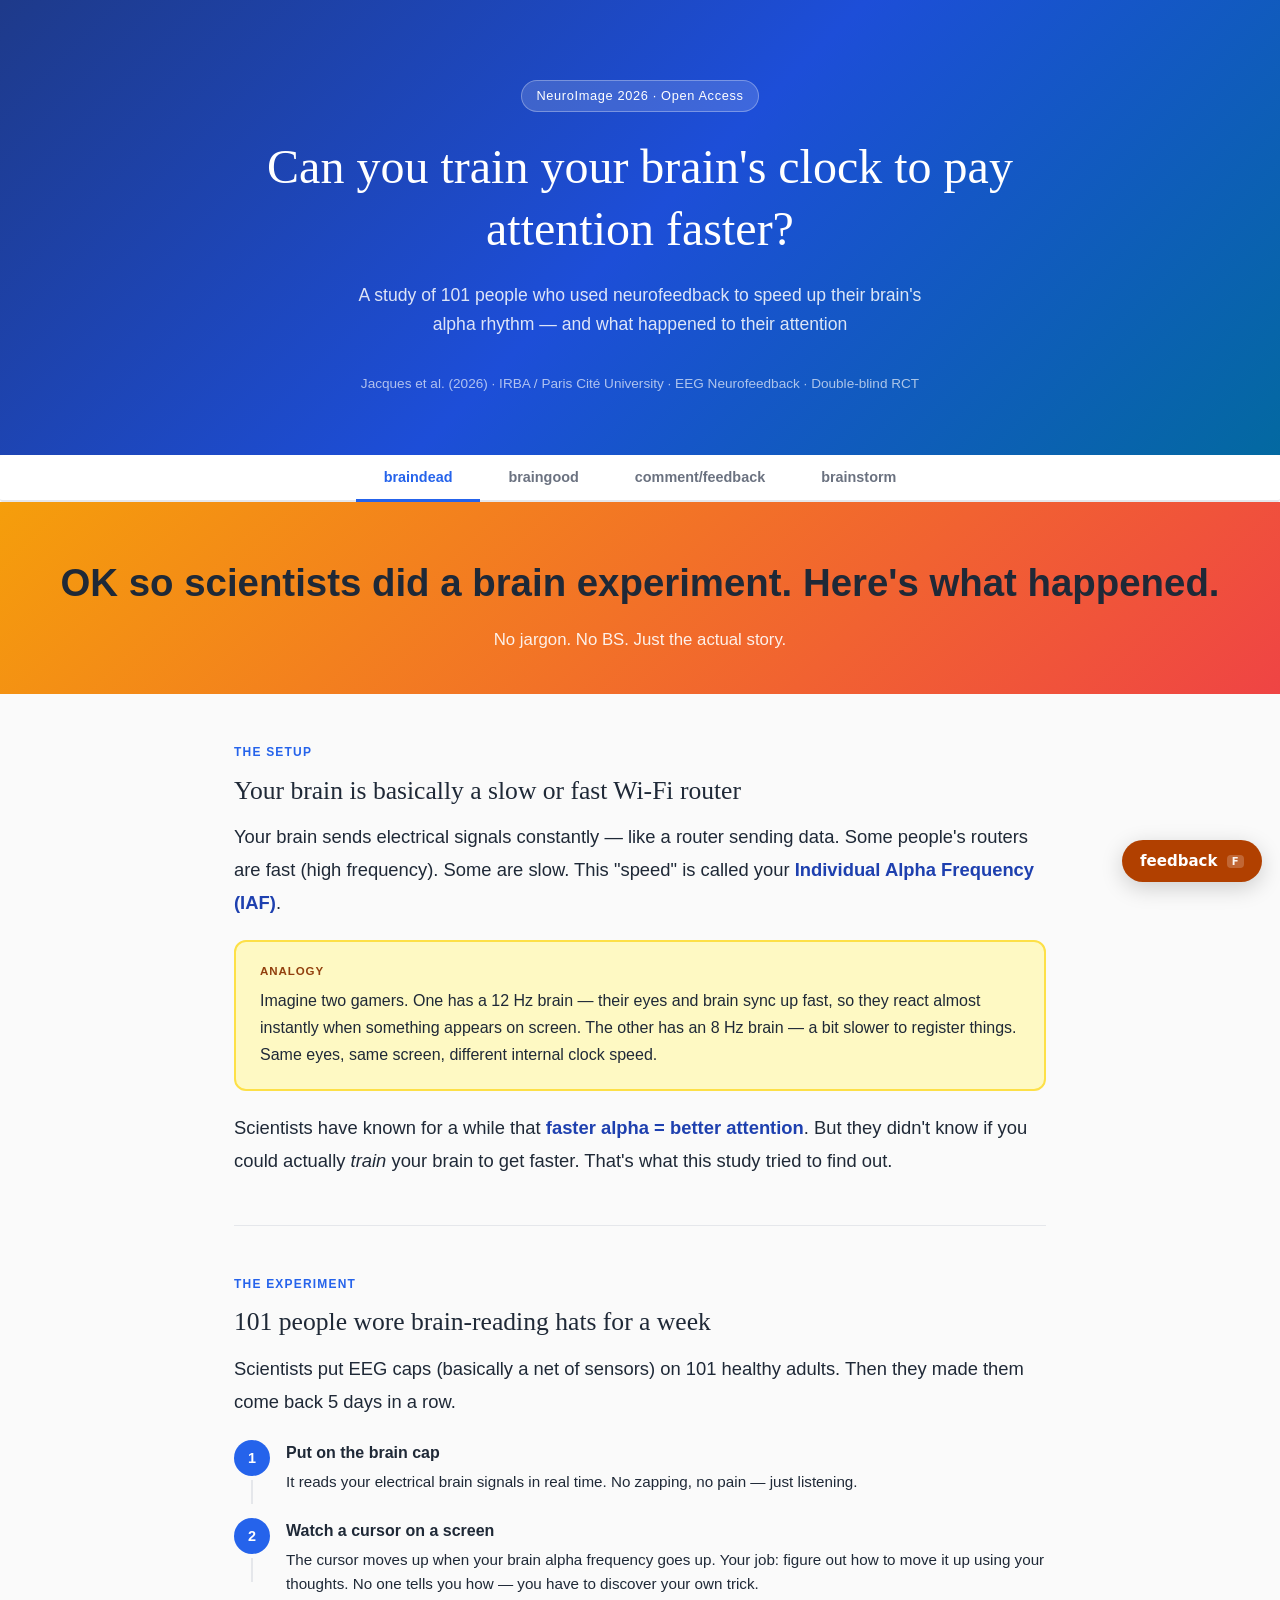
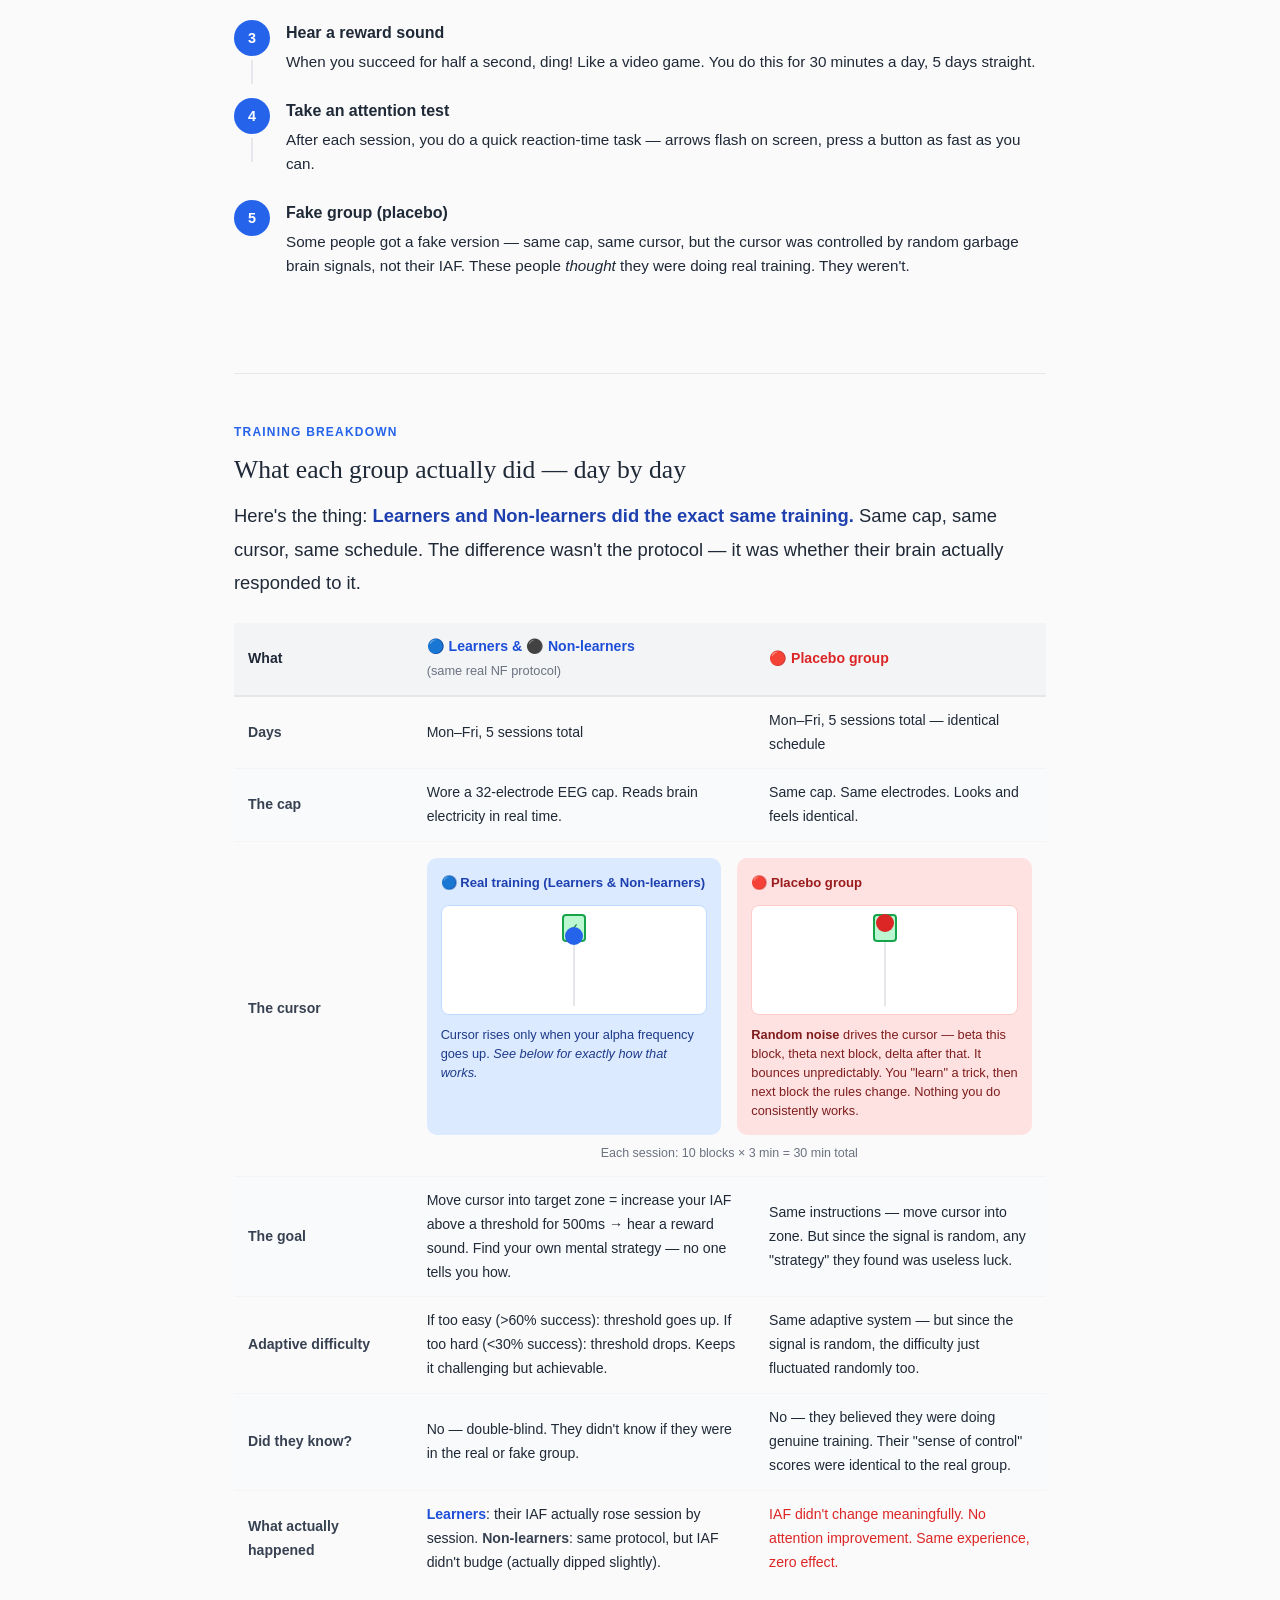
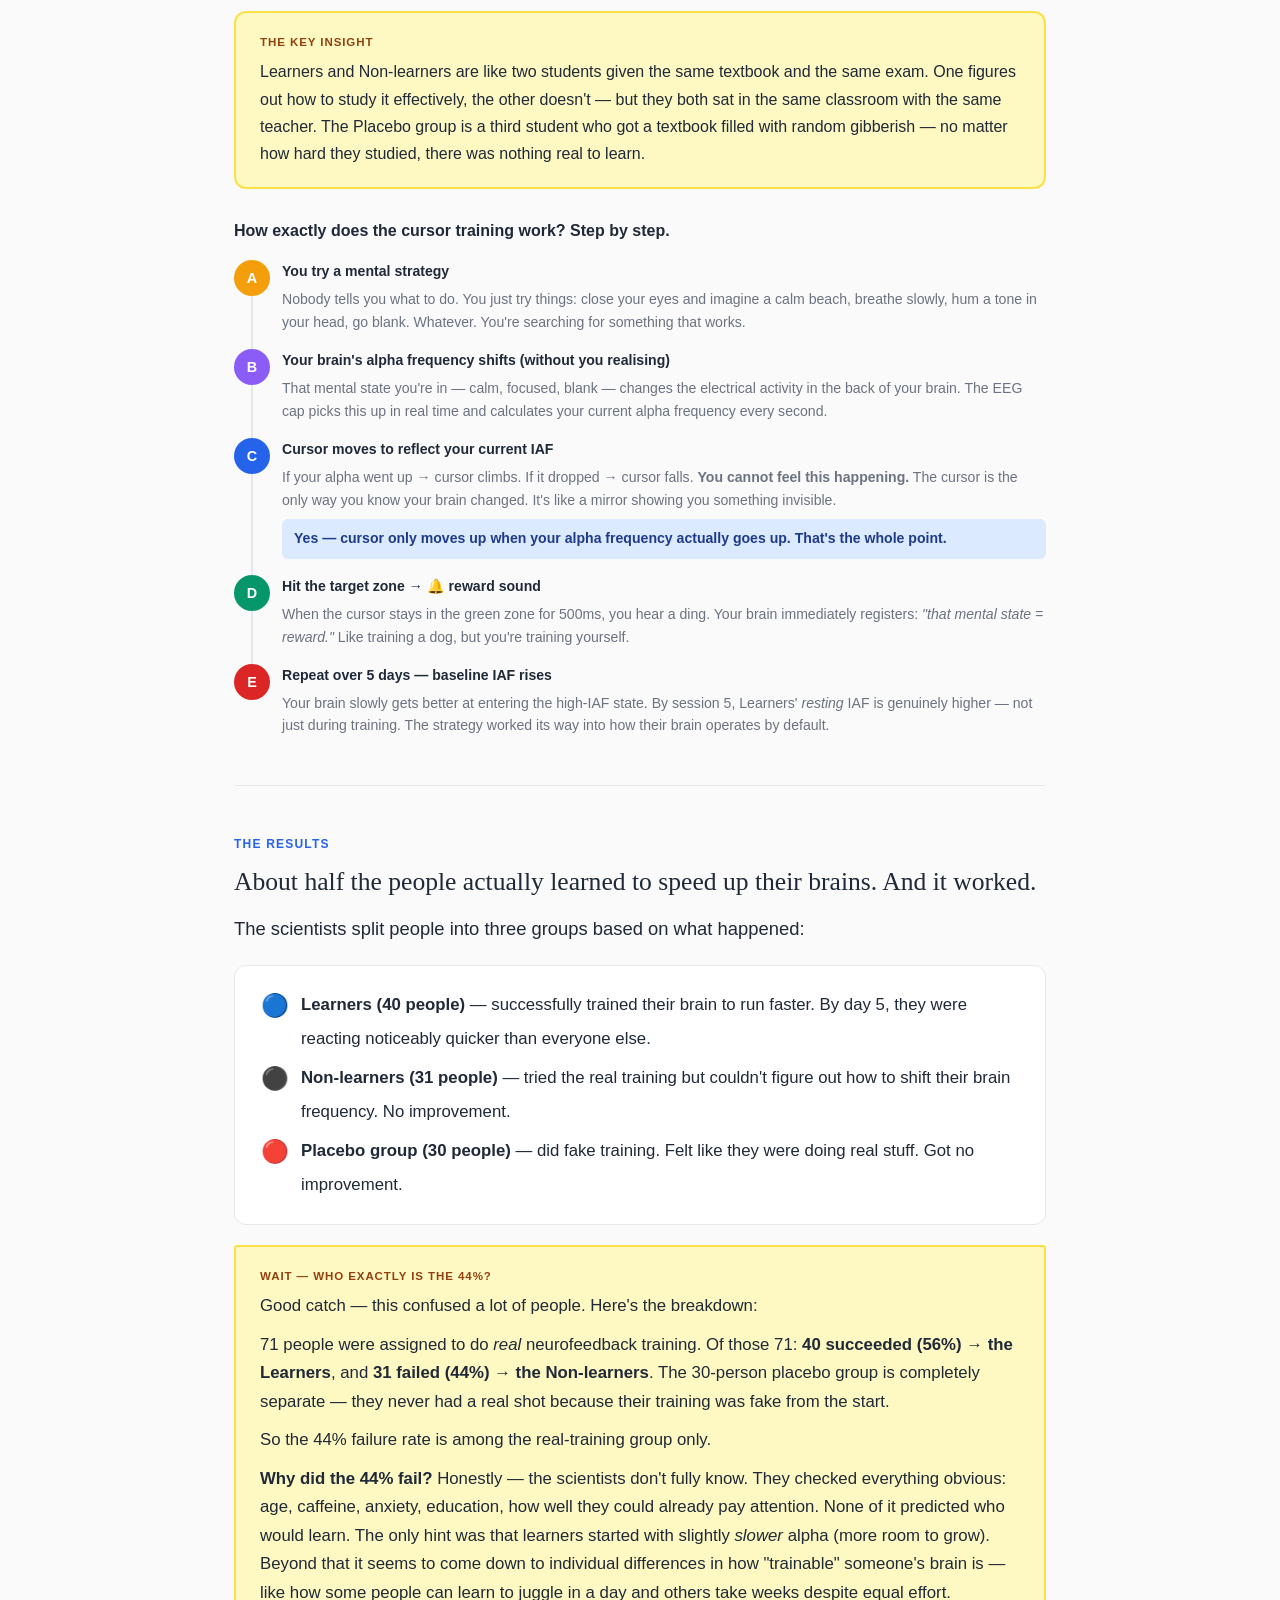
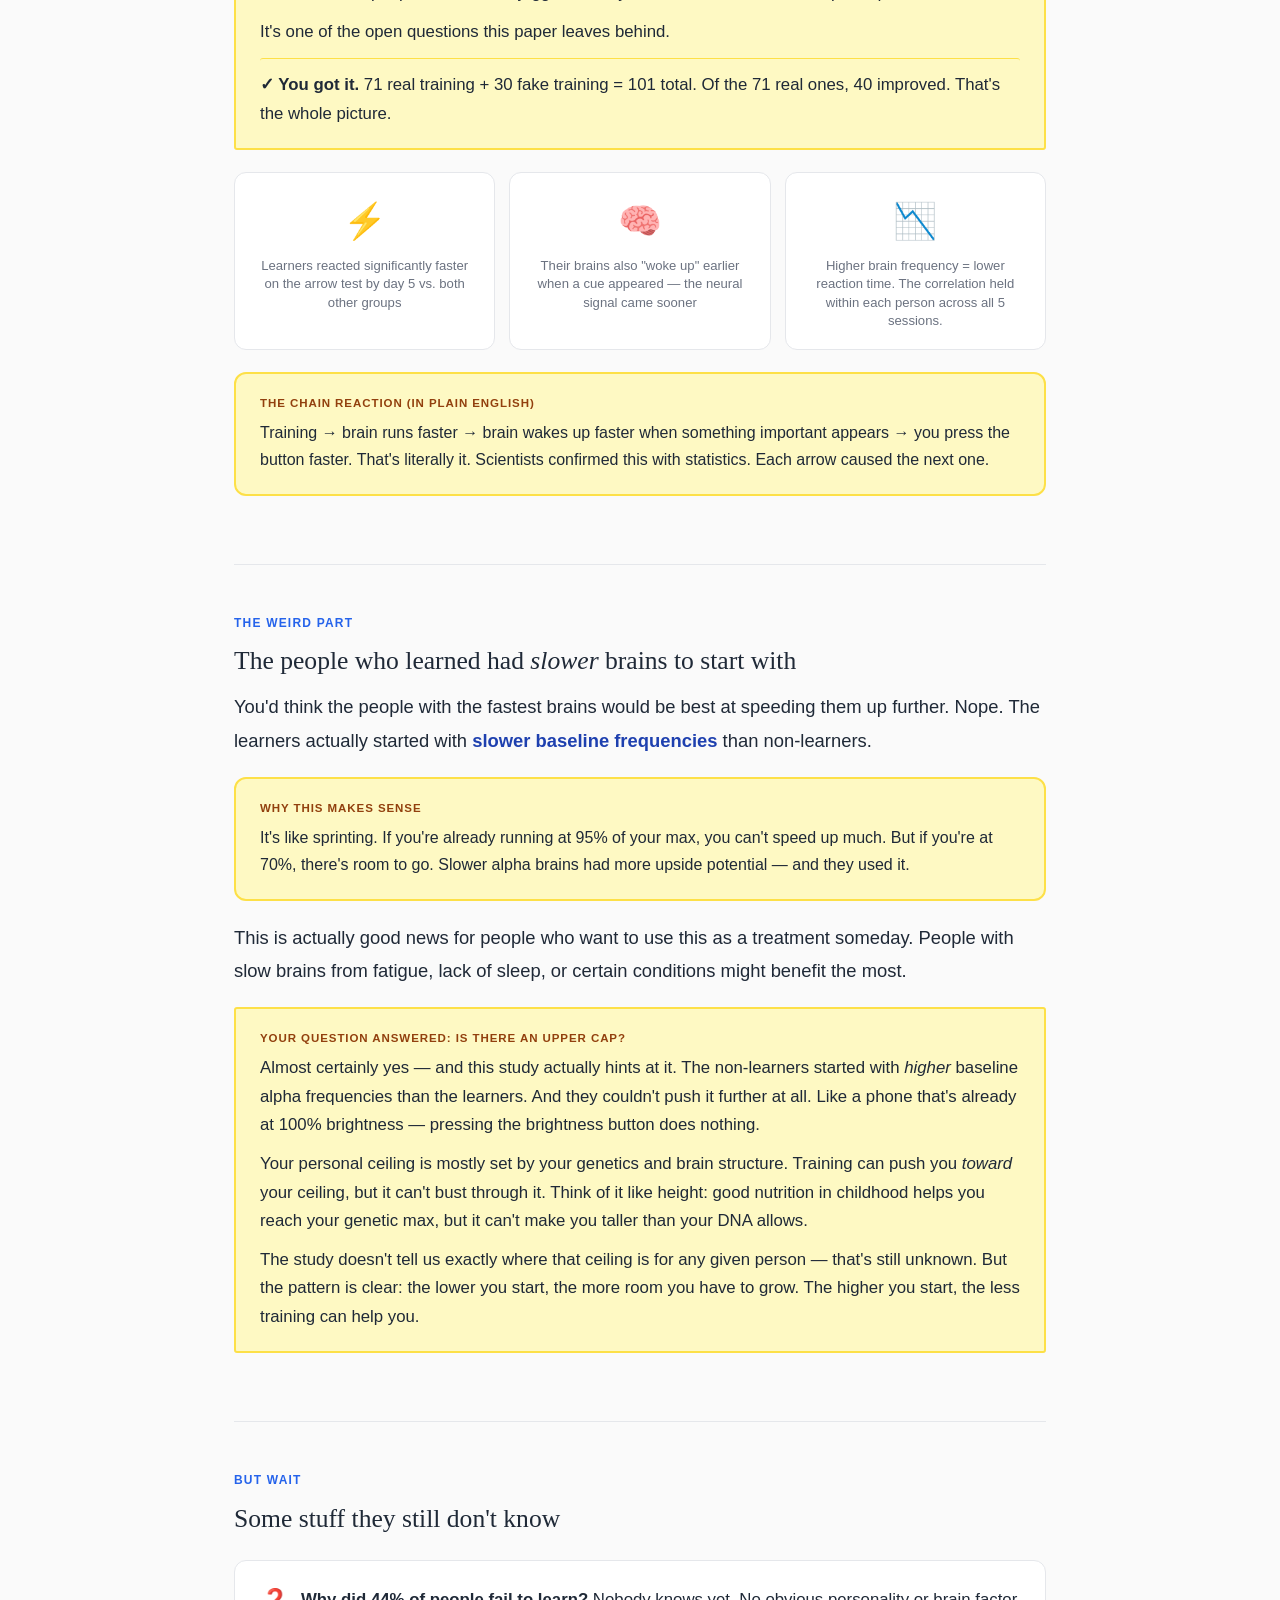
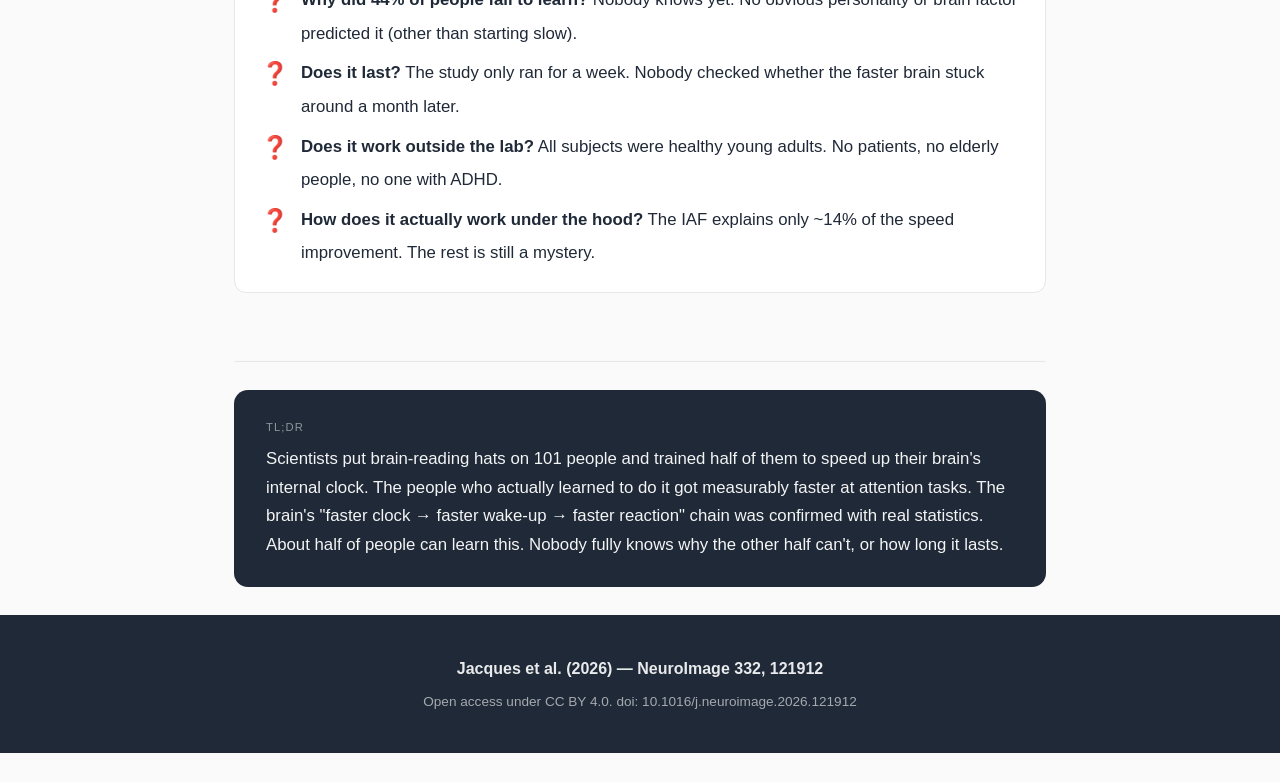
==== commit 46a55a01: "Align demo explainers with default paper flow" ====
--- a/paper-demo/index.html
+++ b/paper-demo/index.html
@@ -681,12 +681,13 @@
 </div>
 
 <div class="tab-bar" data-cf-change="ch-new-tab">
-  <button class="tab-btn active" onclick="switchTab('normal', this)">braingood</button>
-  <button class="tab-btn" onclick="switchTab('ez', this)">braindead</button>
+  <button class="tab-btn active" onclick="switchTab('ez', this)">braindead</button>
+  <button class="tab-btn" onclick="switchTab('normal', this)">braingood</button>
+  <button class="tab-btn" onclick="switchTab('feedback', this)">comment/feedback</button>
   <button class="tab-btn" onclick="switchTab('brainstorm', this)">brainstorm</button>
 </div>
 
-<div id="tab-normal" class="tab-panel active">
+<div id="tab-normal" class="tab-panel">
 <div class="container">
 
   <!-- THE BIG IDEA -->
@@ -996,7 +997,7 @@
 </div><!-- /container -->
 </div><!-- /tab-normal -->
 
-<div id="tab-ez" class="tab-panel">
+<div id="tab-ez" class="tab-panel active">
 
   <div class="ez-hero">
     <h2>OK so scientists did a brain experiment. Here's what happened.</h2>
@@ -1295,6 +1296,19 @@
   </div><!-- /container -->
 
 </div><!-- /tab-ez -->
+
+<div id="tab-feedback" class="tab-panel">
+  <div class="container">
+    <section>
+      <p class="section-label">comment/feedback</p>
+      <h2>Review this explainer in the page</h2>
+      <p>Highlight text or use the floating feedback panel to submit comments. The local feedback server writes batches to <code>feedback/inbox.jsonl</code>, and Codex can apply submitted comments back into this page with anchored <code>data-cf-change</code> markers.</p>
+      <div class="callout">
+        <strong>Default review loop:</strong> submit a comment, let the event-triggered Codex processor update the page, then reopen this tab to inspect the change history.
+      </div>
+    </section>
+  </div>
+</div><!-- /tab-feedback -->
 
 <div id="tab-brainstorm" class="tab-panel">
   <div style="background:linear-gradient(135deg,#0f172a 0%,#1e1b4b 50%,#0f172a 100%); color:white; padding:60px 40px 48px; text-align:center;">
